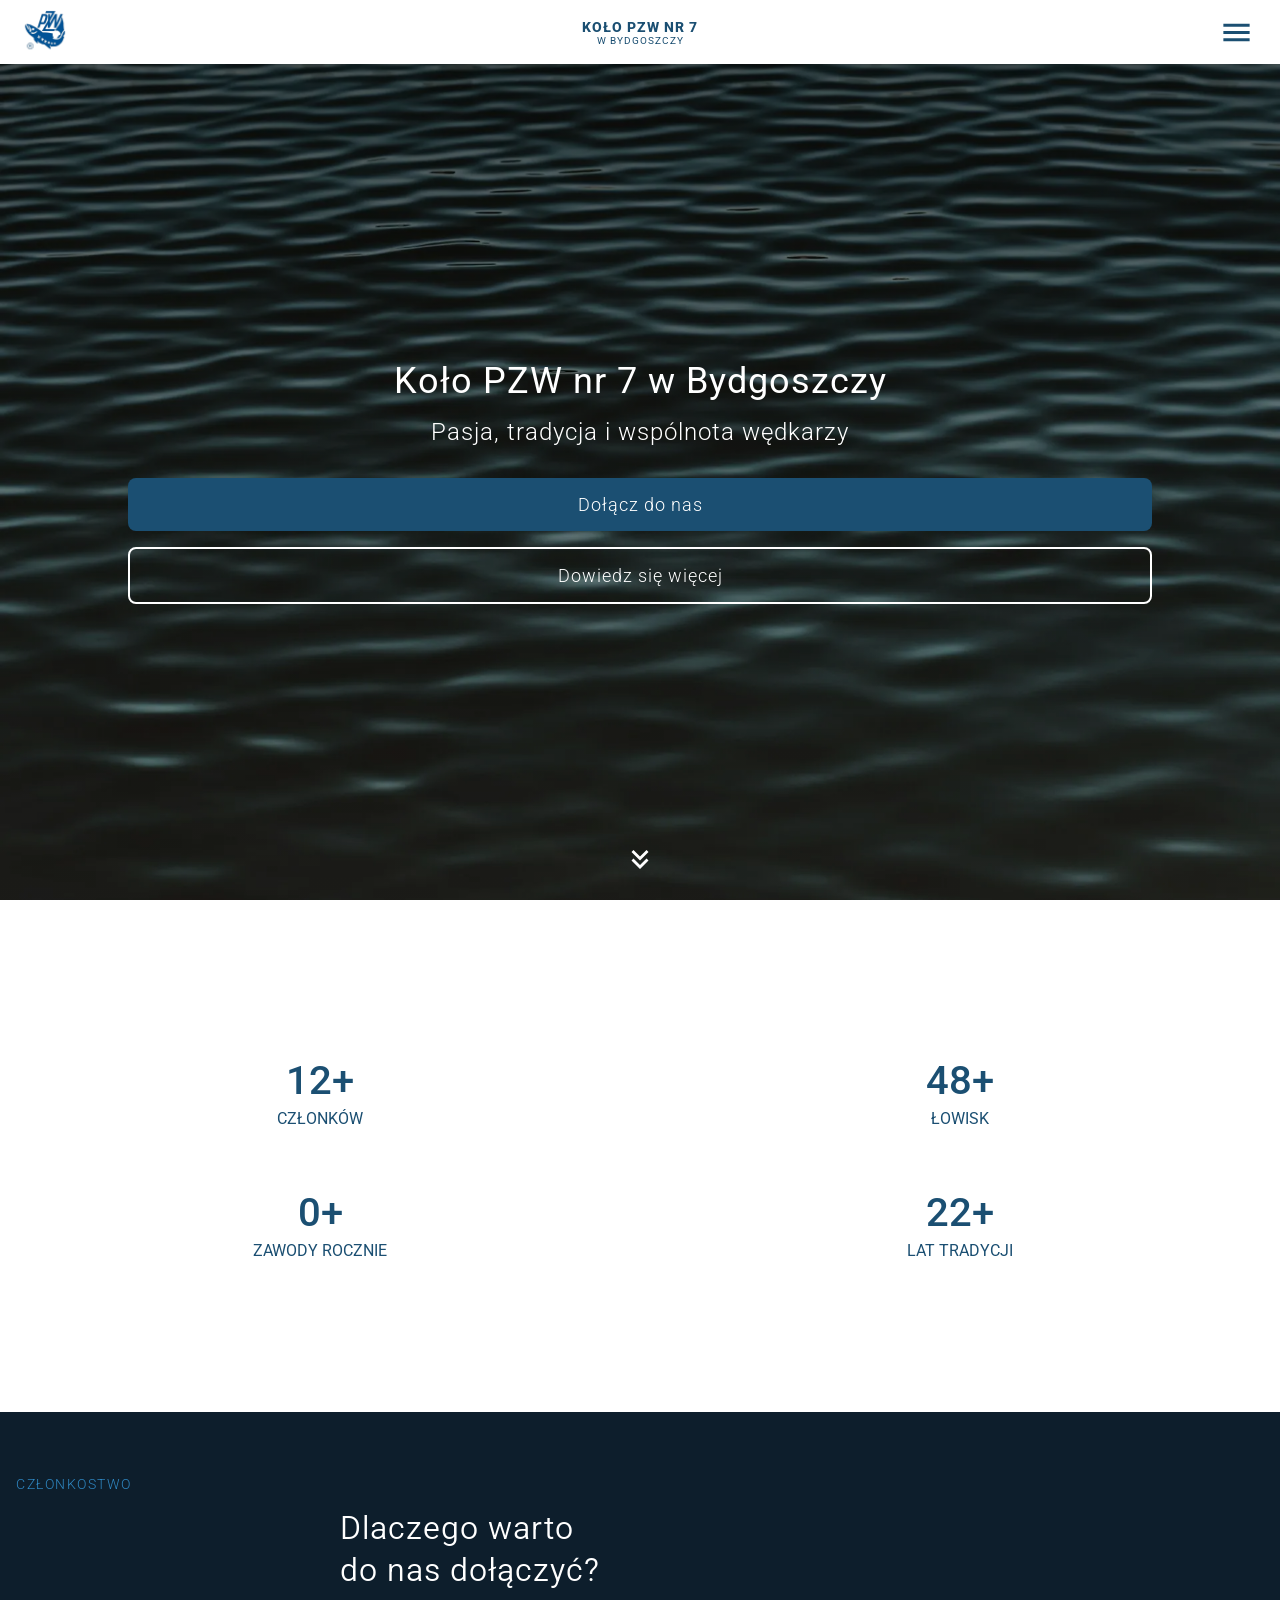
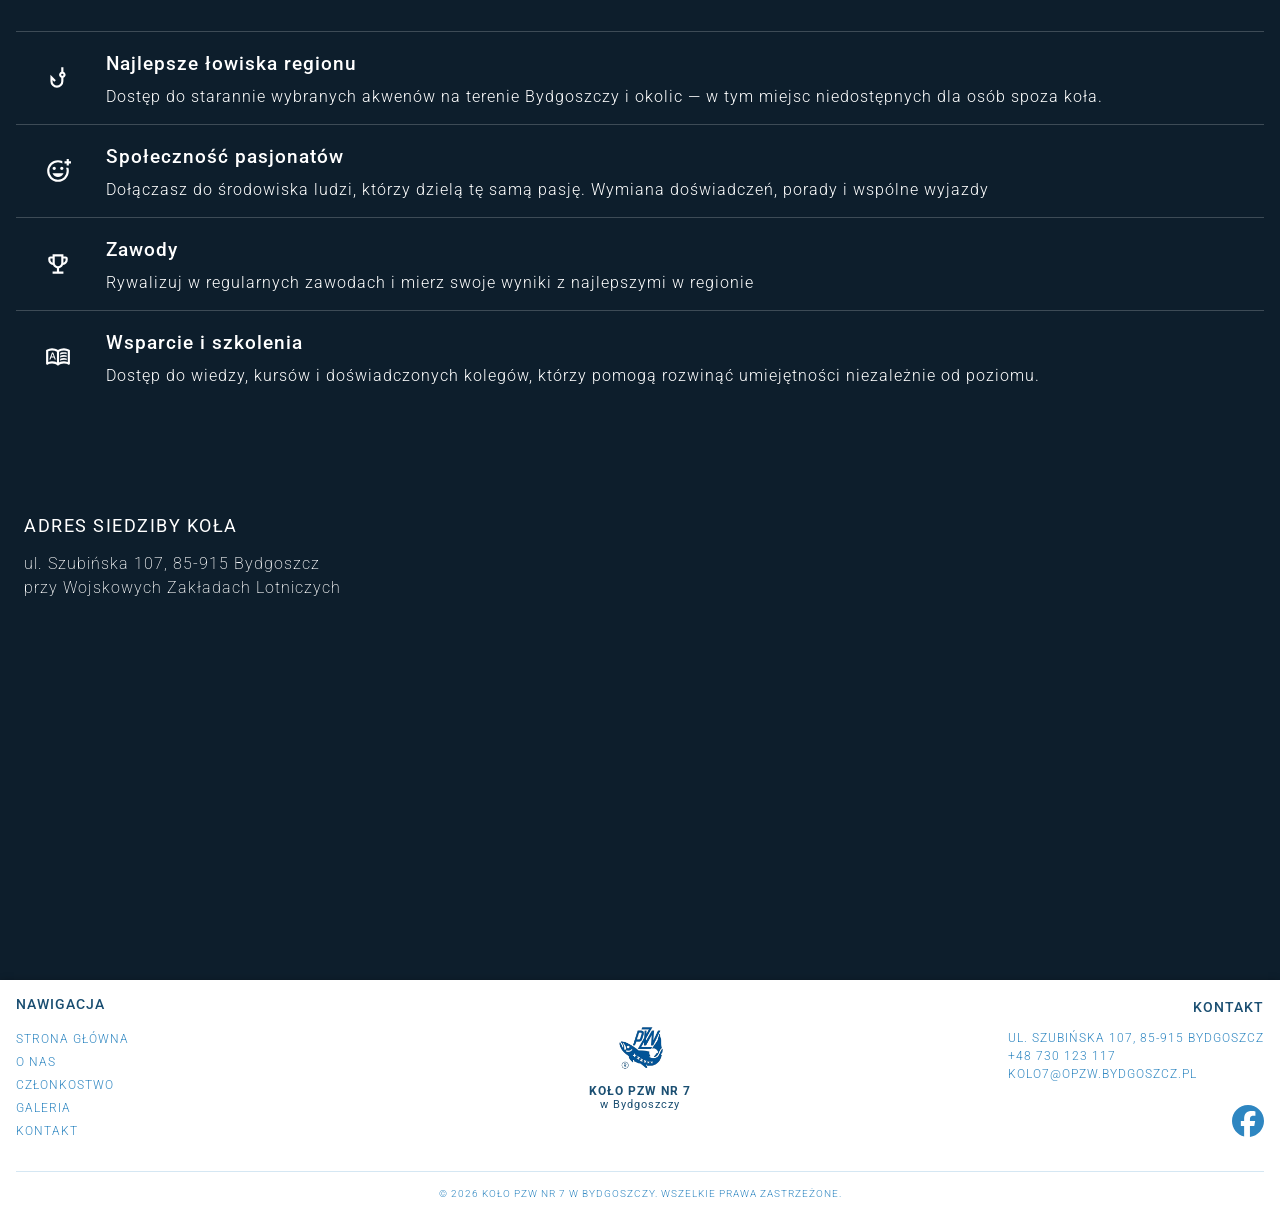
==== index.html @ cc5e92b0 "Add files via upload" ====
<!DOCTYPE html>
<html lang="pl">

<head>
    <meta charset="UTF-8">
    <meta name="viewport" content="width=device-width, initial-scale=1.0">
    <title>PZW nr7</title>
    <link rel="preconnect" href="https://fonts.googleapis.com">
    <link rel="preconnect" href="https://fonts.gstatic.com" crossorigin>
    <link
        href="https://fonts.googleapis.com/css2?family=Inter:ital,opsz,wght@0,14..32,100..900;1,14..32,100..900&family=Roboto:ital,wght@0,100..900;1,100..900&display=swap"
        rel="stylesheet">
    <link rel="stylesheet" href="./css/style.css">
</head>

<body>
    <header class="header">
        <div class="header__container">
            <a href="#" class="logo" aria-label="Strona główna">
                <img src="./img/logo.webp" alt="Logo Koła PZW nr 7" class="logo__img">
                <div class="logo__text">
                    <span class="logo__title">Koło PZW nr 7</span>
                    <span class="logo__subtitle">w Bydgoszczy</span>
                </div>
            </a>

            <button class="icon__menu">
                <svg class="burger__btn" xmlns="http://www.w3.org/2000/svg" height="30px" viewBox="0 -960 960 960"
                    width="30px" fill="#000000">
                    <path d="M120-240v-80h720v80H120Zm0-200v-80h720v80H120Zm0-200v-80h720v80H120Z" />
                </svg>
                <svg class="close__menu hidden" xmlns="http://www.w3.org/2000/svg" height="30px"
                    viewBox="0 -960 960 960" width="30px" fill="#000000">
                    <path
                        d="m256-200-56-56 224-224-224-224 56-56 224 224 224-224 56 56-224 224 224 224-56 56-224-224-224 224Z" />
                </svg>
            </button>

            <nav class="nav">
                <ul class="nav__list">
                    <li class="nav__item"><a href="./index.html" class="nav__link">Strona główna</a></li>
                    <li class="nav__item"><a href="./o-nas/index.html" class="nav__link">O nas</a></li>
                    <li class="nav__item"><a href="./czlonkostwo/index.html" class="nav__link">Członkostwo</a></li>
                    <li class="nav__item"><a href="./galeria/index.html" class="nav__link">Galeria</a></li>
                    <li class="nav__item"><a href="./kontakt/index.html" class="nav__link">Kontakt</a></li>
                </ul>
            </nav>
        </div>
    </header>

    <main>
        <section id="home" class="hero">



            <picture>
                <source media="(min-width: 1280px)" srcset="img/water__big.webp">
                <img src="img/water__small.webp" alt="Zdjęcie przedstawiające wodę jeziora" class="hero__bg">
            </picture>

            <div class="text__overlay">
                <h1>Koło PZW nr 7 w Bydgoszczy</h1>
                <p>Pasja, tradycja i wspólnota wędkarzy</p>
            </div>

            <div class="hero__actions">
                <a href="./kontakt/index.html" class="btn btn__primary">Dołącz do nas</a>
                <a href="./o-nas/index.html" class="btn btn__secondary">Dowiedz się więcej</a>
            </div>

            <div class="scroll__icon">
                <svg xmlns="http://www.w3.org/2000/svg" height="32px" viewBox="0 -960 960 960" width="32px"
                    fill="#e3e3e3">
                    <path
                        d="M480-200 240-440l56-56 184 183 184-183 56 56-240 240Zm0-240L240-680l56-56 184 183 184-183 56 56-240 240Z" />
                </svg>
            </div>



        </section>

        <section id="stats" class="stats">
            <div class="stats__container">
                <div class="stats__item">
                    <span class="stats__number" data-target="30">0</span>

                    <h2 class="stats__label">Członków</h2>
                </div>
                <div class="stats__item">
                    <span class="stats__number" data-target="120">0</span>

                    <h2 class="stats__label">Łowisk</h2>
                </div>
                <div class="stats__item">
                    <span class="stats__number" data-target="2">0</span>

                    <h2 class="stats__label">Zawody rocznie</h2>
                </div>
                <div class="stats__item">
                    <span class="stats__number" data-target="55">0</span>

                    <h2 class="stats__label">Lat tradycji</h2>
                </div>
            </div>
        </section>

        <section id="benefits" class="benefits">

            <div class="benefits__text">
                <h2>Członkostwo</h2>
                <p>Dlaczego warto</p>
                <p>do nas dołączyć?</p>

            </div>
            <div class="benefits__container">
                <div class="benefits__item">
                    <div class="benefit__icon">
                        <svg xmlns="http://www.w3.org/2000/svg" height="24px" viewBox="0 -960 960 960" width="24px"
                            fill="#e3e3e3">
                            <path
                                d="M270-190q-70-70-70-170v-240l200 200-56 57-64-64v47q0 66 47 113t113 47q66 0 113-47t47-113v-127q-36-14-58-44.5T520-600q0-38 22-68.5t58-44.5v-167h80v167q36 14 58 44.5t22 68.5q0 38-22 69t-58 44v127q0 100-70 170t-170 70q-100 0-170-70Zm398.5-381.5Q680-583 680-600t-11.5-28.5Q657-640 640-640t-28.5 11.5Q600-617 600-600t11.5 28.5Q623-560 640-560t28.5-11.5ZM640-600Z" />
                        </svg>
                    </div>
                    <div class="benefit__content">
                        <h3 class="benefits__title">Najlepsze łowiska regionu</h3>
                        <p class="benefits__description">Dostęp do starannie wybranych akwenów na terenie Bydgoszczy i
                            okolic — w tym miejsc niedostępnych dla osób spoza koła.</p>
                    </div>
                </div>
                <div class="benefits__item">
                    <div class="benefit__icon">
                        <svg xmlns="http://www.w3.org/2000/svg" height="24px" viewBox="0 -960 960 960" width="24px"
                            fill="#e3e3e3">
                            <path
                                d="M480-480Zm0 400q-83 0-156-31.5T197-197q-54-54-85.5-127T80-480q0-83 31.5-156T197-763q54-54 127-85.5T480-880q43 0 83 8.5t77 24.5v90q-35-20-75.5-31.5T480-800q-133 0-226.5 93.5T160-480q0 133 93.5 226.5T480-160q133 0 226.5-93.5T800-480q0-32-6.5-62T776-600h86q9 29 13.5 58.5T880-480q0 83-31.5 156T763-197q-54 54-127 85.5T480-80Zm320-600v-80h-80v-80h80v-80h80v80h80v80h-80v80h-80ZM620-520q25 0 42.5-17.5T680-580q0-25-17.5-42.5T620-640q-25 0-42.5 17.5T560-580q0 25 17.5 42.5T620-520Zm-280 0q25 0 42.5-17.5T400-580q0-25-17.5-42.5T340-640q-25 0-42.5 17.5T280-580q0 25 17.5 42.5T340-520Zm263.5 221.5Q659-337 684-400H276q25 63 80.5 101.5T480-260q68 0 123.5-38.5Z" />
                        </svg>
                    </div>
                    <div class="benefit__content">
                        <h3>Społeczność pasjonatów</h3>
                        <p>Dołączasz do środowiska ludzi, którzy dzielą tę samą pasję. Wymiana doświadczeń, porady i
                            wspólne wyjazdy</p>
                    </div>
                </div>
                <div class="benefits__item">
                    <div class="benefit__icon">
                        <svg xmlns="http://www.w3.org/2000/svg" height="24px" viewBox="0 -960 960 960" width="24px"
                            fill="#e3e3e3">
                            <path
                                d="M280-120v-80h160v-124q-49-11-87.5-41.5T296-442q-75-9-125.5-65.5T120-640v-40q0-33 23.5-56.5T200-760h80v-80h400v80h80q33 0 56.5 23.5T840-680v40q0 76-50.5 132.5T664-442q-18 46-56.5 76.5T520-324v124h160v80H280Zm0-408v-152h-80v40q0 38 22 68.5t58 43.5Zm285 93q35-35 35-85v-240H360v240q0 50 35 85t85 35q50 0 85-35Zm115-93q36-13 58-43.5t22-68.5v-40h-80v152Zm-200-52Z" />
                        </svg>
                    </div>
                    <div class="benefit__content">
                        <h3>Zawody</h3>
                        <p>Rywalizuj w regularnych zawodach i mierz swoje wyniki z najlepszymi w regionie</p>
                    </div>
                </div>
                <div class="benefits__item">
                    <div class="benefit__icon">
                        <svg xmlns="http://www.w3.org/2000/svg" height="24px" viewBox="0 -960 960 960" width="24px"
                            fill="#e3e3e3">
                            <path
                                d="M160-391h45l23-66h104l24 66h44l-97-258h-46l-97 258Zm81-103 38-107h2l38 107h-78Zm319-70v-68q33-14 67.5-21t72.5-7q26 0 51 4t49 10v64q-24-9-48.5-13.5T700-600q-38 0-73 9.5T560-564Zm0 220v-68q33-14 67.5-21t72.5-7q26 0 51 4t49 10v64q-24-9-48.5-13.5T700-380q-38 0-73 9t-67 27Zm0-110v-68q33-14 67.5-21t72.5-7q26 0 51 4t49 10v64q-24-9-48.5-13.5T700-490q-38 0-73 9.5T560-454ZM260-320q47 0 91.5 10.5T440-278v-394q-41-24-87-36t-93-12q-36 0-71.5 7T120-692v396q35-12 69.5-18t70.5-6Zm260 42q44-21 88.5-31.5T700-320q36 0 70.5 6t69.5 18v-396q-33-14-68.5-21t-71.5-7q-47 0-93 12t-87 36v394Zm-40 118q-48-38-104-59t-116-21q-42 0-82.5 11T100-198q-21 11-40.5-1T40-234v-482q0-11 5.5-21T62-752q46-24 96-36t102-12q58 0 113.5 15T480-740q51-30 106.5-45T700-800q52 0 102 12t96 36q11 5 16.5 15t5.5 21v482q0 23-19.5 35t-40.5 1q-37-20-77.5-31T700-240q-60 0-116 21t-104 59ZM280-499Z" />
                        </svg>
                    </div>
                    <div class="benefit__content">
                        <h3>Wsparcie i szkolenia</h3>
                        <p>Dostęp do wiedzy, kursów i doświadczonych kolegów, którzy pomogą rozwinąć umiejętności
                            niezależnie od poziomu.</p>
                    </div>
                </div>
            </div>
        </section>



        <section class="map__section">
            <div class="map__header">
                <h2 class="location__title">Adres siedziby Koła</h2>
                <p class="location__adres">ul. Szubińska 107, 85-915 Bydgoszcz</p>
                <p class="location__note">przy Wojskowych Zakładach Lotniczych</p>
            </div>

            <iframe
                src="https://www.google.com/maps/embed?pb=!1m18!1m12!1m3!1d2394.810738007516!2d17.95890547991493!3d53.11359055939278!2m3!1f0!2f0!3f0!3m2!1i1024!2i768!4f13.1!3m3!1m2!1s0x470312f8ed777c1f%3A0x11cbe7a063ad4a45!2sSzubi%C5%84ska%20107%2C%2085-915%20Bydgoszcz!5e0!3m2!1spl!2spl!4v1775148533920!5m2!1spl!2spl"
                width="100%" height="400" style="border:0;" allowfullscreen="" loading="lazy"
                referrerpolicy="no-referrer-when-downgrade"></iframe>
        </section>
    </main>

    <footer class="footer">
        <div class="footer__top">

            <a href="#" class="footer__logo">
                <img src="./img/logo.webp" alt="Logo Koła PZW nr 7" class="footer__logo-img">
                <div class="footer__logo-text">
                    <span class="footer__logo-title">Koło PZW nr 7</span>
                    <span class="footer__logo-subtitle">w Bydgoszczy</span>
                </div>
            </a>

            <nav class="footer__nav">
                <h3 class="footer__nav-title">Nawigacja</h3>
                <ul class="footer__nav-list">
                    <li><a href="./index.html" class="footer__nav-link">Strona główna</a></li>
                    <li><a href="./o-nas/index.html" class="footer__nav-link">O nas</a></li>
                    <li><a href="./czlonkostwo/index.html" class="footer__nav-link">Członkostwo</a></li>
                    <li><a href="./galeria/index.html" class="footer__nav-link">Galeria</a></li>
                    <li><a href="./kontakt/index.html" class="footer__nav-link">Kontakt</a></li>
                </ul>
            </nav>

            <div class="footer__contact">
                <h3 class="footer__contact-title">Kontakt</h3>
                <ul class="footer__contact-list">
                    <li class="footer__contact-item">ul. Szubińska 107, 85-915 Bydgoszcz</li>
                    <li class="footer__contact-item"><a href="tel:+48730123117" class="footer__contact-link">+48 730 123
                            117</a></li>
                    <li class="footer__contact-item"><a href="mailto:kolo7@opzw.bydgoszcz.pl"
                            class="footer__contact-link">kolo7@opzw.bydgoszcz.pl</a></li>
                </ul>
                <a href="#" class="footer__social">
                    <svg role="img" viewBox="0 0 24 24" xmlns="http://www.w3.org/2000/svg">
                        <title>Facebook</title>
                        <path
                            d="M9.101 23.691v-7.98H6.627v-3.667h2.474v-1.58c0-4.085 1.848-5.978 5.858-5.978.401 0 .955.042 1.468.103a8.68 8.68 0 0 1 1.141.195v3.325a8.623 8.623 0 0 0-.653-.036 26.805 26.805 0 0 0-.733-.009c-.707 0-1.259.096-1.675.309a1.686 1.686 0 0 0-.679.622c-.258.42-.374.995-.374 1.752v1.297h3.919l-.386 2.103-.287 1.564h-3.246v8.245C19.396 23.238 24 18.179 24 12.044c0-6.627-5.373-12-12-12s-12 5.373-12 12c0 5.628 3.874 10.35 9.101 11.647Z" />
                    </svg>

                </a>
            </div>

        </div>

        <div class="footer__bottom">
            <p class="footer__copy">&copy; 2026 Koło PZW nr 7 w Bydgoszczy. Wszelkie prawa zastrzeżone.</p>
        </div>
    </footer>


    <script src="./main.js"></script>
</body>

</html>
---- css/style.css ----
@charset "UTF-8";
.gallery {
  padding: 2rem 1rem;
}
.gallery__title {
  font-size: 1.3rem;
  text-align: center;
  text-transform: uppercase;
  letter-spacing: 1.5px;
}
.gallery__info {
  font-size: 1.2rem;
  margin: 1rem 0;
  text-align: center;
  color: black;
  letter-spacing: 1.5px;
  text-transform: uppercase;
  border-top: 2px solid #ccc;
  padding-top: 0.5rem;
  font-weight: 400;
}
.gallery__grid {
  display: grid;
  grid-template-columns: repeat(1, 1fr);
  gap: 0.5rem;
}
@media (min-width: 768px) {
  .gallery__grid {
    grid-template-columns: repeat(3, 1fr);
  }
}
@media (min-width: 1200px) {
  .gallery__grid {
    grid-template-columns: repeat(4, 1fr);
  }
}
.gallery__item {
  overflow: hidden;
  aspect-ratio: 1/1;
}
.gallery__img {
  width: 100%;
  height: 100%;
  -o-object-fit: cover;
     object-fit: cover;
  display: block;
  border-radius: 15px;
}

.about {
  padding: 1rem;
  background-color: #0d1e2c;
  color: #FFFFFF;
}
.about__container {
  display: flex;
  flex-direction: column;
  gap: 1rem;
}
.about__us {
  font-size: 1.2rem;
  line-height: 1.5;
  text-align: center;
  margin: 2rem 0;
}
.about__title {
  font-size: 2rem;
  font-weight: bold;
  margin-bottom: 1rem;
  text-transform: uppercase;
  font-weight: 350;
}
.about__text {
  font-size: 1.2rem;
  font-weight: 300;
}
.about__history {
  padding: 5%;
  background-color: rgba(255, 255, 255, 0.1);
  border-radius: 15px;
  border: 1px solid rgba(255, 255, 255, 0.3);
}
.about__history-title {
  font-size: 1.5rem;
  font-weight: 400;
  margin: 0.5rem 0 1rem;
  letter-spacing: 0.5px;
}
.about__history-text {
  font-size: 1rem;
  line-height: 1.6;
  font-weight: 300;
  letter-spacing: 0.5px;
}

.values {
  padding: 2rem;
  background-color: #0d1e2c;
  color: #FFFFFF;
}
.values__title {
  font-size: 1.5rem;
  font-weight: 350;
  margin-bottom: 1rem;
  text-align: center;
}
.values__container {
  display: grid;
  grid-template-columns: repeat(auto-fit, minmax(250px, 1fr));
  gap: 1rem;
}
.values__item {
  background-color: rgba(255, 255, 255, 0.1);
  border-radius: 15px;
  border: 1px solid rgba(255, 255, 255, 0.3);
  padding: 1rem;
  text-align: center;
}
.values__icon {
  display: flex;
  align-items: center;
  justify-content: center;
  width: 48px;
  height: 48px;
  border-radius: 50%;
  background-color: #1B4F72;
  color: #FFFFFF;
  font-size: 24px;
  margin: 0 auto 1rem auto;
}
.values__icon svg {
  width: 24px;
  height: 24px;
  fill: #FFFFFF;
}
.values__content {
  font-size: 1rem;
  line-height: 1.5;
  font-weight: 300;
}
.values__benefit-title {
  font-size: 1.2rem;
  font-weight: 350;
  margin-bottom: 0.5rem;
}
.values__benefit-text {
  font-size: 0.9rem;
  line-height: 1.5;
  font-weight: 300;
}

.membership {
  padding: 1rem;
  background-color: #0d1e2c;
  color: #FFFFFF;
}
.membership__text {
  line-height: 1.5;
  text-align: center;
  margin: 2rem 0;
}
.membership__title {
  font-size: 3rem;
  font-weight: bold;
  margin-bottom: 1rem;
  font-weight: 400;
  color: #2E86C1;
}
.membership__description {
  font-size: 1.2rem;
  font-weight: 300;
  color: rgba(255, 255, 255, 0.7);
  margin-bottom: 2rem;
}
.membership__benefits {
  padding: 1rem;
  background-color: rgba(27, 79, 114, 0.2);
  border-radius: 15px;
  border: 1px solid rgba(255, 255, 255, 0.3);
  margin-bottom: 2rem;
}
.membership__benefits-title {
  font-size: 2rem;
  font-weight: 400;
  margin: 2rem 0 1rem;
  text-align: center;
}
.membership__benefits-list {
  list-style: none;
  padding: 0;
  display: flex;
  flex-direction: column;
  gap: 1rem;
  max-width: 600px;
  margin: 0 auto;
}
.membership__benefits-item {
  display: flex;
  align-items: flex-start;
  gap: 0.75rem;
  line-height: 1.5;
}
.membership__benefits-item svg {
  width: 20px;
  height: 20px;
  flex-shrink: 0;
  color: #FFFFFF;
}
.membership__type {
  padding: 1rem;
}
.membership__type-title {
  font-size: 2rem;
  font-weight: 500;
  margin: 2rem 0 2rem;
  text-align: center;
}
.membership__type-item {
  background-color: rgba(27, 79, 114, 0.2);
  border-radius: 15px;
  border: 1px solid rgba(255, 255, 255, 0.3);
  padding: 1rem;
  margin-bottom: 1rem;
  text-align: center;
}
.membership__type-info {
  font-size: 1.5rem;
  font-weight: 400;
  margin-bottom: 0.5rem;
  color: #FFFFFF;
}
.membership__type-age {
  margin-bottom: 1rem;
  font-size: 1rem;
  color: rgba(255, 255, 255, 0.6);
}
.membership__type-benefits {
  list-style: none;
  display: flex;
  flex-direction: column;
  gap: 1rem;
}
.membership__type-benefit-item {
  font-size: 1rem;
  text-align: left;
  display: flex;
  align-items: flex-start;
  gap: 0.5rem;
  font-weight: 300;
}
.membership__type-benefit-item::before {
  content: "✓";
  display: flex;
  align-items: center;
  justify-content: center;
  min-width: 20px;
  height: 20px;
  border-radius: 50%;
  background-color: #1B4F72;
  font-size: 11px;
  font-weight: 700;
  flex-shrink: 0;
  color: #FFFFFF;
}
.membership__documents {
  padding: 1rem;
}
.membership__documents-title {
  font-size: 1.9rem;
  font-weight: 400;
  margin: 2rem 0 2rem;
  text-align: center;
  border-bottom: 3px solid rgba(255, 255, 255, 0.5);
  padding-bottom: 0.5rem;
}
.membership__documents-subtitle {
  font-size: 1.2rem;
  font-weight: 300;
  margin-bottom: 1rem;
  display: flex;
  align-items: center;
  gap: 0.75rem;
}
.membership__documents-subtitle svg {
  width: 44px;
  height: 44px;
  flex-shrink: 0;
  color: #85C1E9;
}
.membership__documents-list {
  list-style: none;
  display: flex;
  flex-direction: column;
  gap: 0.5rem;
}
.membership__documents-item {
  list-style: none;
  display: flex;
  align-items: flex-start;
  gap: 0.8rem;
  line-height: 1.5;
  margin-left: 55px;
  font-weight: 300;
}
.membership__documents-item::before {
  content: "●";
  color: #85C1E9;
  font-size: 1.2rem;
  flex-shrink: 0;
  line-height: 1.4;
}
.membership__registration {
  padding: 1rem;
}
.membership__registration-title {
  font-size: 1.9rem;
  font-weight: 400;
  margin: 2rem 0 2rem;
  text-align: center;
  padding-bottom: 0.5rem;
  border-bottom: 3px solid rgba(255, 255, 255, 0.5);
}
.membership__registration-container {
  display: flex;
  flex-direction: column;
  gap: 2rem;
}
.membership__registration-item {
  display: flex;
  flex-direction: column;
  text-align: center;
  gap: 1rem;
}
.membership__registration-icon {
  display: flex;
  align-items: center;
  justify-content: center;
  width: 80px;
  height: 80px;
  border-radius: 50%;
  background-color: #0d1e2c;
  font-size: 1rem;
  font-weight: 700;
  color: #FFFFFF;
  margin: 0 auto 1rem auto;
  border: 2px solid #2e86c1;
}
.membership__registration-position {
  font-size: 2rem;
  font-weight: 300;
  color: #85C1E9;
}
.membership__registration-content {
  display: flex;
  flex-direction: column;
  gap: 1rem;
}
.membership__registration-subtitle {
  font-size: 1.5rem;
}
.membership__registration-description {
  color: rgba(255, 255, 255, 0.7);
  line-height: 1.3;
}

.cta {
  padding: 1rem 1.5rem 5rem;
  background-color: #0d1e2c;
  color: #FFFFFF;
}
.cta__container {
  display: flex;
  flex-direction: column;
  align-items: center;
  text-align: center;
  gap: 1rem;
  background: linear-gradient(135deg, #1B4F72, #2E86C1);
  padding: 3rem;
  border-radius: 15px;
}
.cta__container svg {
  width: 4rem;
  height: 4rem;
  flex-shrink: 0;
  color: #FFFFFF;
}
.cta__title {
  font-size: 2rem;
}
.cta__description {
  font-size: 1.5rem;
  line-height: 1.5;
}
.cta__buttons {
  display: flex;
  flex-direction: column;
  gap: 0.75rem;
  width: 100%;
}
.cta__button {
  display: flex;
  align-items: center;
  justify-content: center;
  gap: 0.75rem;
  background-color: rgba(255, 255, 255, 0.15);
  border: 1px solid rgba(255, 255, 255, 0.3);
  border-radius: 20px;
  padding: 0.75rem 1.5rem;
  text-decoration: none;
  color: #FFFFFF;
  font-size: 1rem;
}
.cta__button svg {
  width: 1.25rem;
  height: 1.25rem;
  flex-shrink: 0;
  color: #FFFFFF;
}

.contact {
  padding: 1.5rem;
  background-color: #FFFFFF;
  color: #1B4F72;
}
.contact__container {
  display: flex;
  flex-direction: column;
  gap: 2rem;
}
.contact__header {
  display: flex;
  flex-direction: column;
  text-align: center;
  padding: 1rem;
}
.contact__title {
  font-size: 2.5rem;
  font-weight: 500;
  margin: 2rem 0 1rem;
  text-transform: uppercase;
  color: #1B4F72;
}
.contact__description {
  font-size: 1.3rem;
  line-height: 1.5;
  color: #1B4F72;
  font-weight: 400;
}
.contact__info {
  display: flex;
  flex-direction: column;
  gap: 2.5rem;
}
.contact__info-title {
  font-size: 2rem;
  margin-bottom: 1rem;
}
.contact__info-item {
  display: flex;
  flex-direction: row;
  gap: 1rem;
}
.contact__info-icon {
  display: flex;
  align-items: center;
  justify-content: center;
  width: 3rem;
  height: 3rem;
  border-radius: 25%;
  background-color: rgba(27, 79, 114, 0.6);
  flex-shrink: 0;
}
.contact__info-icon svg {
  width: 1.6rem;
  height: 1.6rem;
  color: #FFFFFF;
}
.contact__info-content {
  display: flex;
  flex-direction: column;
  gap: 0.5rem;
}
.contact__info-label {
  font-size: 1.4rem;
  font-weight: 400;
}
.contact__info-name {
  font-weight: 400;
}
.contact__info-phone {
  color: rgba(27, 79, 114, 0.8);
  font-size: 1rem;
  margin-bottom: 0.5rem;
  text-decoration: none;
}
.contact__info-text {
  color: #1B4F72;
}
.contact__social {
  margin-top: 2rem;
  display: flex;
  flex-direction: column;
  align-items: center;
  text-align: center;
  border: 1px solid rgba(13, 30, 44, 0.3);
  padding: 1rem;
  border-radius: 1rem;
  background-color: rgba(27, 79, 114, 0.1);
}
.contact__social-title {
  font-size: 1.2rem;
  font-weight: 400;
  margin-bottom: 1rem;
}
.contact__social-facebook {
  display: inline-flex;
  align-items: center;
  gap: 0.75rem;
  padding: 0.75rem 1.5rem;
  background-color: rgba(27, 79, 114, 0.9);
  border: 1px solid rgba(13, 30, 44, 0.3);
  border-radius: 10px;
  text-decoration: none;
  color: #FFFFFF;
  font-size: 0.95rem;
}
.contact__social-facebook svg {
  width: 20px;
  height: 20px;
  fill: #FFFFFF;
}
.contact__map {
  margin: 3rem 0;
}

* {
  box-sizing: border-box;
  margin: 0;
  padding: 0;
}

html {
  scroll-behavior: smooth;
}

body {
  font-family: "Roboto", sans-serif;
  background-color: #FFFFFF;
  color: #2E86C1;
}

section {
  scroll-margin-top: 80px;
}

.hidden {
  display: none !important;
}

header {
  position: sticky;
  top: 0;
  left: 0;
  width: 100%;
  z-index: 1000;
}
header .header__container {
  display: flex;
  align-items: center;
  justify-content: space-between;
  background-color: rgba(255, 255, 255, 0.95);
  box-shadow: 0 2px 8px rgba(0, 0, 0, 0.1);
  padding: 20px;
  height: 64px;
}
header .header__container .logo {
  display: flex;
  flex-direction: row;
  gap: 10px;
  align-items: center;
  text-decoration: none;
  text-align: center;
}
header .header__container .logo img {
  height: 48px;
  width: auto;
  display: block;
}
header .header__container .logo .logo__text {
  position: absolute;
  left: 50%;
  top: 50%;
  transform: translate(-50%, -50%);
  color: #1B4F72;
  font-weight: 800;
  letter-spacing: 1px;
  font-size: 14px;
  text-transform: uppercase;
}
header .header__container .logo .logo__text .logo__subtitle {
  font-size: 10px;
  font-weight: 400;
  letter-spacing: 1px;
  display: block;
}
header .header__container .icon__menu {
  display: flex;
  position: relative;
  align-items: center;
  justify-content: center;
  padding: 0;
  background-color: transparent;
  border: none;
  width: 48px;
  height: 48px;
  z-index: 1002;
  cursor: pointer;
}
header .header__container .icon__menu .burger__btn {
  height: 35px;
  width: 35px;
  fill: #1B4F72;
}
header .header__container .icon__menu .close__menu {
  height: 35px;
  width: 35px;
  fill: #1B4F72;
}
header .header__container nav {
  position: fixed;
  display: flex;
  top: 0;
  right: 0;
  height: 100vh;
  z-index: 1001;
  background: transparent;
  background-color: rgba(255, 255, 255, 0.6);
  backdrop-filter: blur(10px);
  -webkit-backdrop-filter: blur(10px);
  width: 100%;
  align-items: center;
  justify-content: center;
  transform: translateY(-120%);
  transition: transform 0.4s ease-in-out;
}
header .header__container nav.active {
  transform: translateY(0);
}
header .header__container nav ul {
  display: flex;
  flex-direction: column;
  gap: 50px;
  height: 100%;
  align-items: center;
  justify-content: center;
}
header .header__container nav ul li {
  list-style: none;
  font-size: 30px;
  font-weight: 700;
}
header .header__container nav ul li a {
  text-decoration: none;
  color: #1B4F72;
  text-transform: uppercase;
  letter-spacing: 4px;
}

main .hero {
  position: relative;
  width: 100%;
  height: calc(100vh - 64px);
  overflow: hidden;
  display: flex;
  flex-direction: column;
  align-items: center;
  justify-content: center;
  gap: 2rem;
  padding-bottom: 2rem;
}
main .hero img {
  position: absolute;
  inset: 0;
  width: 100%;
  height: 100%;
  -o-object-fit: cover;
     object-fit: cover;
  -o-object-position: center;
     object-position: center;
}
main .hero::after {
  content: "";
  position: absolute;
  inset: 0;
  background: linear-gradient(to bottom, rgba(0, 0, 0, 0.6) 0%, rgba(0, 0, 0, 0.2) 100%);
}
main .hero .text__overlay {
  color: #FFFFFF;
  text-align: center;
  z-index: 1;
  max-width: 800px;
  padding: 0 1rem;
}
main .hero .text__overlay h1 {
  font-size: 36px;
  font-weight: 400;
  margin-bottom: 1rem;
  letter-spacing: 1px;
}
main .hero .text__overlay p {
  font-size: 24px;
  font-weight: 300;
  letter-spacing: 1px;
  display: block;
}
main .hero .hero__actions {
  display: flex;
  flex-direction: column;
  z-index: 1;
  gap: 1rem;
  width: 80%;
  align-items: center;
}
main .hero .hero__actions a {
  text-decoration: none;
  font-size: 18px;
  font-weight: 300;
  letter-spacing: 1px;
  display: block;
}
main .hero .hero__actions .btn {
  width: 100%;
  text-align: center;
  padding: 1rem;
  border-radius: 8px;
}
main .hero .hero__actions .btn.btn__primary {
  background: #1B4F72;
  color: white;
  border: none;
}
main .hero .hero__actions .btn.btn__secondary {
  background-color: transparent;
  color: #FFFFFF;
  border: 2px solid #FFFFFF;
}
@keyframes bounce {
  0%, 100% {
    transform: translateX(-50%) translateY(0);
  }
  50% {
    transform: translateX(-50%) translateY(10px);
  }
}
main .hero .scroll__icon {
  position: absolute;
  bottom: 20px;
  left: 50%;
  transform: translateX(-50%);
  z-index: 1;
  animation: bounce 2s infinite;
}
main .hero .scroll__icon svg {
  fill: white;
  width: 34px;
  height: 34px;
}
main .stats .stats__container {
  display: grid;
  grid-template-columns: 1fr 1fr;
  gap: 3.5rem 1rem;
  padding: 1.5rem 0.5rem;
  align-items: start;
  background: #FFFFFF;
  margin: 10% auto;
}
main .stats .stats__container .stats__item {
  display: flex;
  flex-direction: column;
  align-items: center;
  text-align: center;
  background: #FFFFFF;
}
main .stats .stats__container .stats__item .stats__number {
  font-size: 2.5rem;
  font-weight: 500;
  color: #1B4F72;
  padding: 5px;
}
main .stats .stats__container .stats__item .stats__label {
  font-size: 16px;
  font-weight: 400;
  color: #1B4F72;
  text-transform: uppercase;
}
main .benefits {
  padding: 4rem 1rem;
  background: #0d1e2c;
}
main .benefits .benefits__text {
  text-align: start;
  margin-bottom: 2.5rem;
}
main .benefits .benefits__text h2 {
  font-size: 14px;
  letter-spacing: 1.5px;
  text-transform: uppercase;
  font-weight: 300;
  color: #2E86C1;
  margin-bottom: 1rem;
}
main .benefits .benefits__text p {
  font-size: 2rem;
  font-weight: 350;
  color: #FFFFFF;
  letter-spacing: 1px;
  display: block;
  max-width: 600px;
  margin: 0 auto;
  line-height: 1.3;
}
main .benefits .benefits__container {
  display: grid;
  grid-template-columns: 1fr;
}
main .benefits .benefits__container .benefits__item {
  display: flex;
  flex-direction: row;
  align-items: center;
  text-align: left;
  gap: 1rem;
  padding: 10px;
  border-top: 1px solid rgba(255, 255, 255, 0.2);
}
main .benefits .benefits__container .benefits__item .benefit__icon {
  display: flex;
  align-items: center;
  justify-content: center;
  width: 64px;
  height: 64px;
  flex-shrink: 0;
}
main .benefits .benefits__container .benefits__item .benefit__icon svg {
  width: 26px;
  height: 26px;
  fill: #FFFFFF;
}
main .benefits .benefits__container .benefits__item .benefit__content {
  flex: 1;
}
main .benefits .benefits__container .benefits__item h3 {
  font-size: 1.2rem;
  font-weight: 500;
  color: #FFFFFF;
  letter-spacing: 1px;
  margin: 10px 0 5px;
}
main .benefits .benefits__container .benefits__item p {
  font-size: 1rem;
  font-weight: 300;
  color: #FFFFFF;
  letter-spacing: 1px;
  display: block;
  line-height: 1.5;
  margin: 10px 0 5px;
}
main .map__section {
  display: flex;
  padding: 3rem 1.5rem;
  background: #0d1e2c;
  display: flex;
  align-items: center;
  justify-content: center;
  flex-direction: column;
  gap: 2rem;
}
main .map__section .map__header {
  text-align: left;
  width: 100%;
}
main .map__section .map__header h2 {
  font-size: 18px;
  letter-spacing: 1.5px;
  text-transform: uppercase;
  font-weight: 400;
  color: #FFFFFF;
  margin-bottom: 1rem;
}
main .map__section .map__header p {
  font-size: 1rem;
  font-weight: 200;
  color: #FFFFFF;
  letter-spacing: 1px;
  display: block;
  line-height: 1.5;
}
main .map__section iframe {
  border: none;
  border-radius: 8px;
  height: 300px;
  display: block;
}

.footer {
  padding: 1rem;
  background: #FFFFFF;
  box-shadow: 0 2px 8px rgba(0, 0, 0, 0.4);
}
.footer__top {
  display: flex;
  flex-direction: column;
  gap: 2rem;
  margin-bottom: 2rem;
}
@media (min-width: 768px) {
  .footer__top {
    flex-direction: row;
    align-items: center;
    justify-content: space-between;
  }
}
.footer__logo {
  display: flex;
  flex-direction: column;
  align-items: center;
  text-align: center;
  text-decoration: none;
  gap: 8px;
}
@media (min-width: 768px) {
  .footer__logo {
    order: 2;
  }
}
.footer__logo-img {
  height: 52px;
  width: 52px;
}
.footer__logo-text {
  display: flex;
  flex-direction: column;
}
.footer__logo-title {
  font-size: 12px;
  font-weight: 700;
  color: #1B4F72;
  text-transform: uppercase;
  letter-spacing: 1px;
}
.footer__logo-subtitle {
  font-size: 11px;
  font-weight: 400;
  color: #1B4F72;
  letter-spacing: 1px;
}
.footer__nav {
  display: flex;
  flex-direction: column;
  gap: 1rem;
}
@media (min-width: 768px) {
  .footer__nav {
    order: 1;
    flex: 1;
  }
}
.footer__contact {
  display: flex;
  flex-direction: column;
  gap: 1rem;
}
@media (min-width: 768px) {
  .footer__contact {
    order: 3;
    flex: 1;
    align-items: flex-end;
  }
}
.footer__nav-title, .footer__contact-title {
  font-size: 14px;
  font-weight: 500;
  color: #1B4F72;
  letter-spacing: 1px;
  text-transform: uppercase;
}
.footer__nav-list, .footer__contact-list {
  list-style: none;
  padding: 0;
  margin: 0;
  display: flex;
  flex-direction: column;
  gap: 0.25rem;
}
.footer__nav-link, .footer__contact-link {
  text-decoration: none;
  font-size: 12px;
  font-weight: 300;
  letter-spacing: 1px;
  text-transform: uppercase;
  color: #2E86C1;
}
.footer__contact-item {
  font-size: 12px;
  font-weight: 300;
  color: #2E86C1;
  letter-spacing: 1px;
  text-transform: uppercase;
}
.footer__social {
  display: flex;
  align-items: center;
  gap: 8px;
  margin-top: 0.5rem;
  text-decoration: none;
  font-size: 12px;
  font-weight: 300;
  color: #2E86C1;
  letter-spacing: 1px;
  text-transform: uppercase;
}
.footer__social svg {
  width: 2rem;
  height: 2rem;
  fill: #2E86C1;
}
.footer__bottom {
  border-top: 1px solid rgba(46, 134, 193, 0.2);
  padding-top: 1rem;
  margin-top: 2rem;
}
.footer__copy {
  font-size: 10px;
  font-weight: 300;
  color: #2E86C1;
  letter-spacing: 1px;
  text-align: center;
  text-transform: uppercase;
}/*# sourceMappingURL=style.css.map */
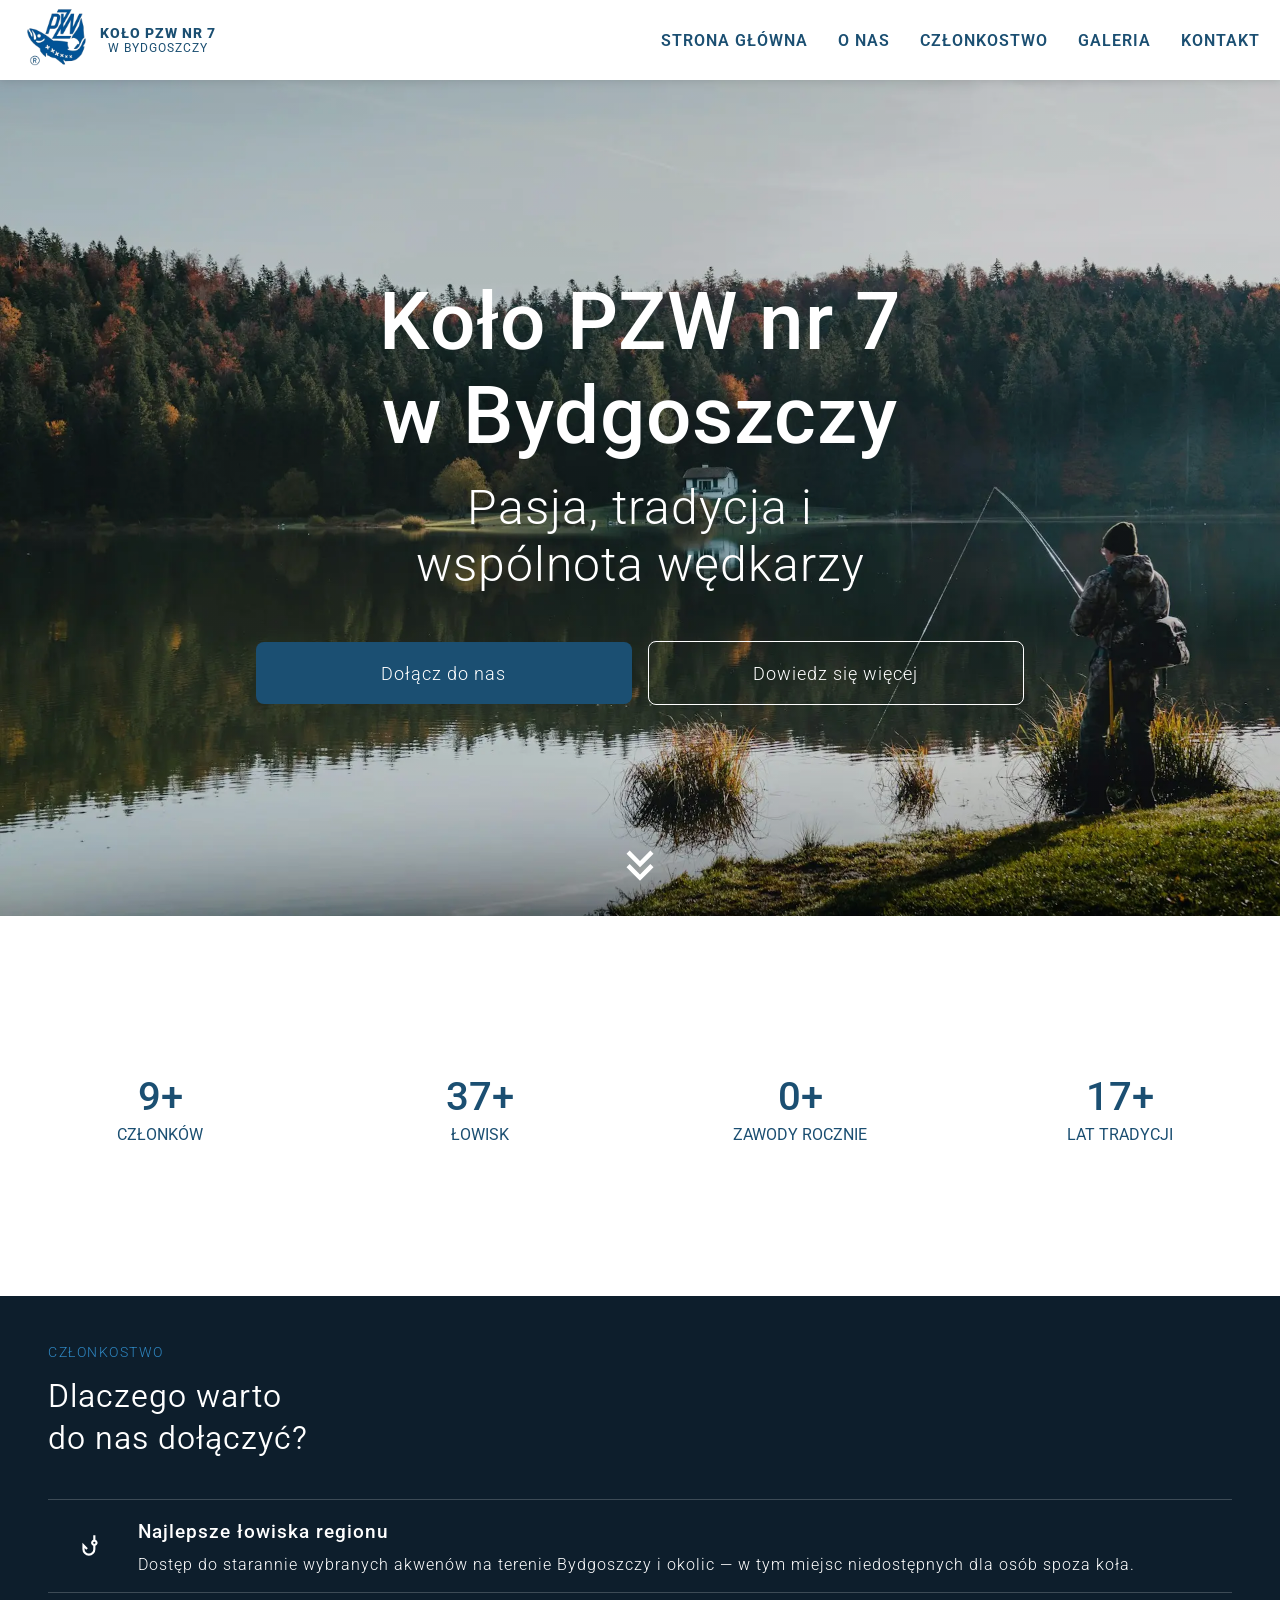
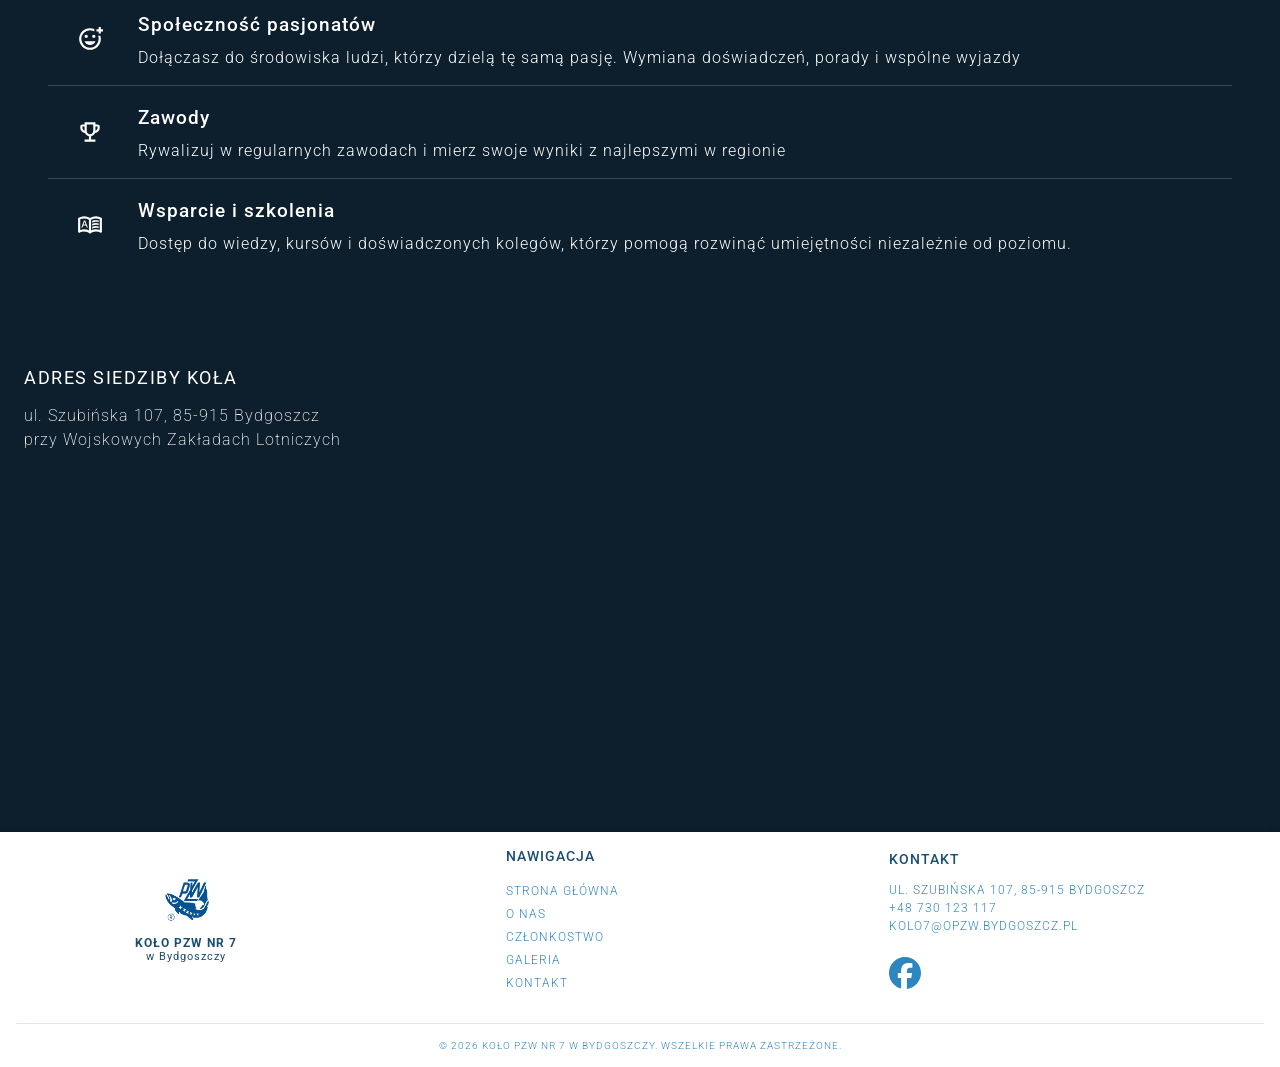
==== commit 346fa2a6: "Add files via upload" ====
--- a/index.html
+++ b/index.html
@@ -53,10 +53,10 @@
 
 
 
-            <picture>
-                <source media="(min-width: 1280px)" srcset="img/water__big.webp">
-                <img src="img/water__small.webp" alt="Zdjęcie przedstawiające wodę jeziora" class="hero__bg">
-            </picture>
+
+
+            <img src="img/Nowe-hero-big.webp" alt="Zdjęcie przedstawiające wodę jeziora" class="hero__bg">
+
 
             <div class="text__overlay">
                 <h1>Koło PZW nr 7 w Bydgoszczy</h1>
--- a/css/style.css
+++ b/css/style.css
@@ -563,15 +563,28 @@
   left: 0;
   width: 100%;
   z-index: 1000;
-}
-header .header__container {
-  display: flex;
-  align-items: center;
-  justify-content: space-between;
   background-color: rgba(255, 255, 255, 0.95);
   box-shadow: 0 2px 8px rgba(0, 0, 0, 0.1);
-  padding: 20px;
+}
+header .header__container {
+  display: flex;
+  align-items: center;
+  justify-content: space-between;
+  margin: 0 auto;
+  padding: 0 20px;
   height: 64px;
+  max-width: 1440px;
+  width: 100%;
+}
+@media (min-width: 768px) {
+  header .header__container {
+    height: 72px;
+  }
+}
+@media (min-width: 1280px) {
+  header .header__container {
+    height: 80px;
+  }
 }
 header .header__container .logo {
   display: flex;
@@ -585,6 +598,16 @@
   height: 48px;
   width: auto;
   display: block;
+}
+@media (min-width: 768px) {
+  header .header__container .logo img {
+    height: 54px;
+  }
+}
+@media (min-width: 1280px) {
+  header .header__container .logo img {
+    height: 70px;
+  }
 }
 header .header__container .logo .logo__text {
   position: absolute;
@@ -597,11 +620,34 @@
   font-size: 14px;
   text-transform: uppercase;
 }
+@media (min-width: 768px) {
+  header .header__container .logo .logo__text {
+    font-size: 20px;
+  }
+}
+@media (min-width: 1280px) {
+  header .header__container .logo .logo__text {
+    position: static;
+    transform: none;
+    font-size: 20px;
+    font-size: 14px;
+  }
+}
 header .header__container .logo .logo__text .logo__subtitle {
   font-size: 10px;
   font-weight: 400;
   letter-spacing: 1px;
   display: block;
+}
+@media (min-width: 768px) {
+  header .header__container .logo .logo__text .logo__subtitle {
+    font-size: 14px;
+  }
+}
+@media (min-width: 1280px) {
+  header .header__container .logo .logo__text .logo__subtitle {
+    font-size: 12px;
+  }
 }
 header .header__container .icon__menu {
   display: flex;
@@ -616,15 +662,38 @@
   z-index: 1002;
   cursor: pointer;
 }
+@media (min-width: 768px) {
+  header .header__container .icon__menu {
+    width: 58px;
+    height: 58px;
+  }
+}
+@media (min-width: 1280px) {
+  header .header__container .icon__menu {
+    display: none;
+  }
+}
 header .header__container .icon__menu .burger__btn {
   height: 35px;
   width: 35px;
   fill: #1B4F72;
 }
+@media (min-width: 768px) {
+  header .header__container .icon__menu .burger__btn {
+    height: 45px;
+    width: 45px;
+  }
+}
 header .header__container .icon__menu .close__menu {
   height: 35px;
   width: 35px;
   fill: #1B4F72;
+}
+@media (min-width: 768px) {
+  header .header__container .icon__menu .close__menu {
+    height: 58px;
+    width: 58px;
+  }
 }
 header .header__container nav {
   position: fixed;
@@ -643,6 +712,17 @@
   transform: translateY(-120%);
   transition: transform 0.4s ease-in-out;
 }
+@media (min-width: 1280px) {
+  header .header__container nav {
+    position: static;
+    height: auto;
+    width: auto;
+    transform: none;
+    background-color: transparent;
+    backdrop-filter: none;
+    transition: none;
+  }
+}
 header .header__container nav.active {
   transform: translateY(0);
 }
@@ -654,16 +734,64 @@
   align-items: center;
   justify-content: center;
 }
+@media (min-width: 768px) {
+  header .header__container nav ul {
+    gap: 100px;
+  }
+}
+@media (min-width: 1280px) {
+  header .header__container nav ul {
+    flex-direction: row;
+    gap: 30px;
+    height: auto;
+  }
+}
 header .header__container nav ul li {
   list-style: none;
-  font-size: 30px;
-  font-weight: 700;
 }
 header .header__container nav ul li a {
   text-decoration: none;
   color: #1B4F72;
   text-transform: uppercase;
+  font-size: 30px;
+  font-weight: 700;
   letter-spacing: 4px;
+}
+@media (min-width: 768px) {
+  header .header__container nav ul li a {
+    font-size: 60px;
+    font-weight: 500;
+  }
+}
+@media (min-width: 1280px) {
+  header .header__container nav ul li a {
+    font-size: 16px;
+    font-weight: 600;
+    letter-spacing: 1px;
+    position: relative;
+    text-decoration: none;
+    color: #1B4F72;
+    display: inline-block;
+  }
+  header .header__container nav ul li a::after {
+    content: "";
+    position: absolute;
+    width: 100%;
+    height: 2px;
+    bottom: -2px;
+    left: 0;
+    background-color: black;
+    transform: scaleX(0);
+    transform-origin: bottom right;
+    transition: transform 0.3s ease-out;
+  }
+  header .header__container nav ul li a:hover {
+    color: black;
+  }
+  header .header__container nav ul li a:hover::after {
+    transform: scaleX(1);
+    transform-origin: bottom left;
+  }
 }
 
 main .hero {
@@ -685,14 +813,16 @@
   height: 100%;
   -o-object-fit: cover;
      object-fit: cover;
-  -o-object-position: center;
-     object-position: center;
+  -o-object-position: right;
+     object-position: right;
+  image-rendering: -webkit-optimize-contrast; /* Dla lepszej ostrości w Chrome/Safari */
+  image-rendering: crisp-edges;
 }
 main .hero::after {
   content: "";
   position: absolute;
   inset: 0;
-  background: linear-gradient(to bottom, rgba(0, 0, 0, 0.6) 0%, rgba(0, 0, 0, 0.2) 100%);
+  background: linear-gradient(to bottom, rgba(0, 0, 0, 0.2) 0%, rgba(0, 0, 0, 0.1) 100%);
 }
 main .hero .text__overlay {
   color: #FFFFFF;
@@ -701,25 +831,48 @@
   max-width: 800px;
   padding: 0 1rem;
 }
+@media (min-width: 768px) {
+  main .hero .text__overlay {
+    padding: 1rem;
+    max-width: 600px;
+  }
+}
 main .hero .text__overlay h1 {
   font-size: 36px;
   font-weight: 400;
   margin-bottom: 1rem;
   letter-spacing: 1px;
 }
+@media (min-width: 768px) {
+  main .hero .text__overlay h1 {
+    font-size: 5rem;
+    font-weight: 500;
+  }
+}
 main .hero .text__overlay p {
   font-size: 24px;
   font-weight: 300;
   letter-spacing: 1px;
   display: block;
 }
+@media (min-width: 768px) {
+  main .hero .text__overlay p {
+    font-size: 3rem;
+  }
+}
 main .hero .hero__actions {
   display: flex;
   flex-direction: column;
   z-index: 1;
   gap: 1rem;
-  width: 80%;
-  align-items: center;
+  width: 100%;
+  align-items: center;
+}
+@media (min-width: 768px) {
+  main .hero .hero__actions {
+    flex-direction: row;
+    width: 60%;
+  }
 }
 main .hero .hero__actions a {
   text-decoration: none;
@@ -729,10 +882,15 @@
   display: block;
 }
 main .hero .hero__actions .btn {
-  width: 100%;
+  width: 80%;
   text-align: center;
   padding: 1rem;
   border-radius: 8px;
+}
+@media (min-width: 768px) {
+  main .hero .hero__actions .btn {
+    padding: 1.3rem;
+  }
 }
 main .hero .hero__actions .btn.btn__primary {
   background: #1B4F72;
@@ -742,7 +900,7 @@
 main .hero .hero__actions .btn.btn__secondary {
   background-color: transparent;
   color: #FFFFFF;
-  border: 2px solid #FFFFFF;
+  border: 1px solid #FFFFFF;
 }
 @keyframes bounce {
   0%, 100% {
@@ -761,9 +919,15 @@
   animation: bounce 2s infinite;
 }
 main .hero .scroll__icon svg {
-  fill: white;
+  fill: #FFFFFF;
   width: 34px;
   height: 34px;
+}
+@media (min-width: 768px) {
+  main .hero .scroll__icon svg {
+    width: 54px;
+    height: 54px;
+  }
 }
 main .stats .stats__container {
   display: grid;
@@ -774,6 +938,12 @@
   background: #FFFFFF;
   margin: 10% auto;
 }
+@media (min-width: 768px) {
+  main .stats .stats__container {
+    grid-template-columns: repeat(4, 1fr) !important;
+    gap: 1rem;
+  }
+}
 main .stats .stats__container .stats__item {
   display: flex;
   flex-direction: column;
@@ -797,6 +967,11 @@
   padding: 4rem 1rem;
   background: #0d1e2c;
 }
+@media (min-width: 768px) {
+  main .benefits {
+    padding: 3rem;
+  }
+}
 main .benefits .benefits__text {
   text-align: start;
   margin-bottom: 2.5rem;
@@ -818,6 +993,11 @@
   max-width: 600px;
   margin: 0 auto;
   line-height: 1.3;
+}
+@media (min-width: 768px) {
+  main .benefits .benefits__text p {
+    margin: 0;
+  }
 }
 main .benefits .benefits__container {
   display: grid;
@@ -916,7 +1096,7 @@
   .footer__top {
     flex-direction: row;
     align-items: center;
-    justify-content: space-between;
+    justify-content: space-around;
   }
 }
 .footer__logo {
@@ -926,11 +1106,6 @@
   text-align: center;
   text-decoration: none;
   gap: 8px;
-}
-@media (min-width: 768px) {
-  .footer__logo {
-    order: 2;
-  }
 }
 .footer__logo-img {
   height: 52px;
@@ -958,23 +1133,10 @@
   flex-direction: column;
   gap: 1rem;
 }
-@media (min-width: 768px) {
-  .footer__nav {
-    order: 1;
-    flex: 1;
-  }
-}
 .footer__contact {
   display: flex;
   flex-direction: column;
   gap: 1rem;
-}
-@media (min-width: 768px) {
-  .footer__contact {
-    order: 3;
-    flex: 1;
-    align-items: flex-end;
-  }
 }
 .footer__nav-title, .footer__contact-title {
   font-size: 14px;
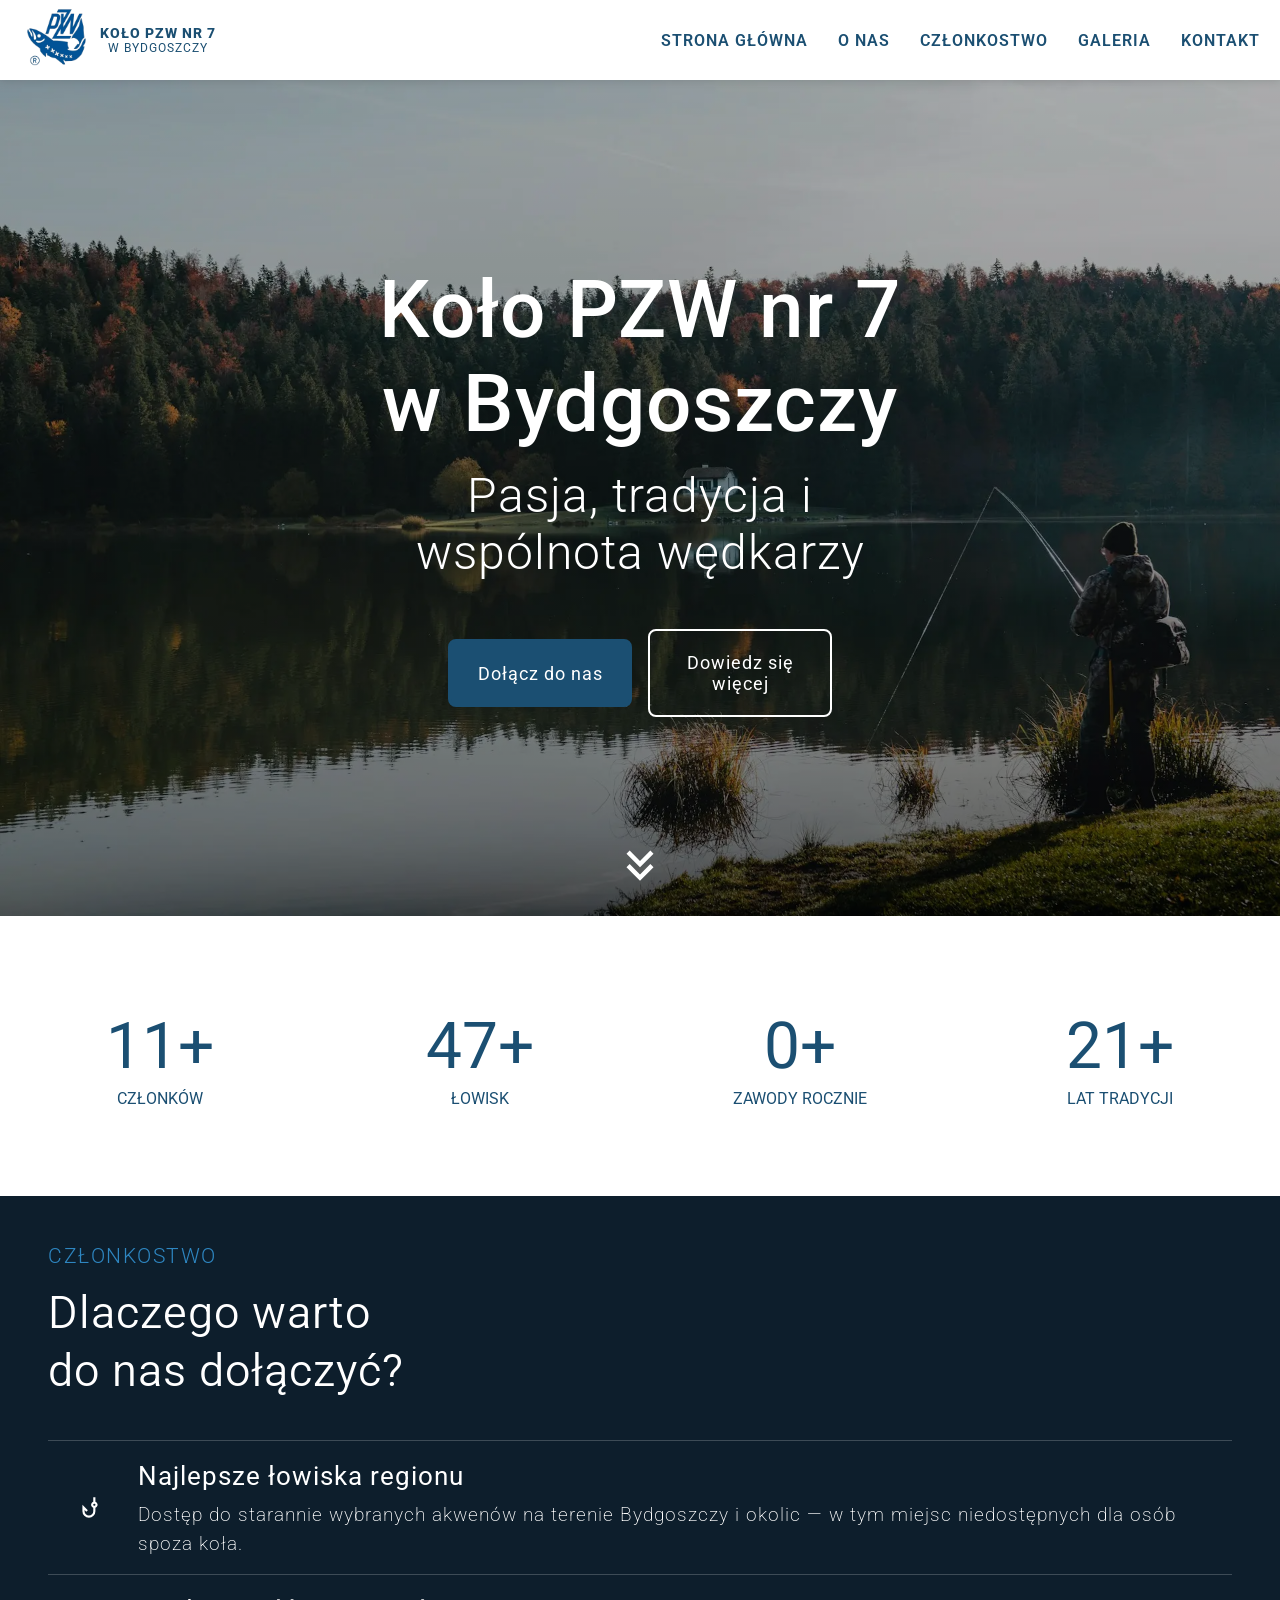
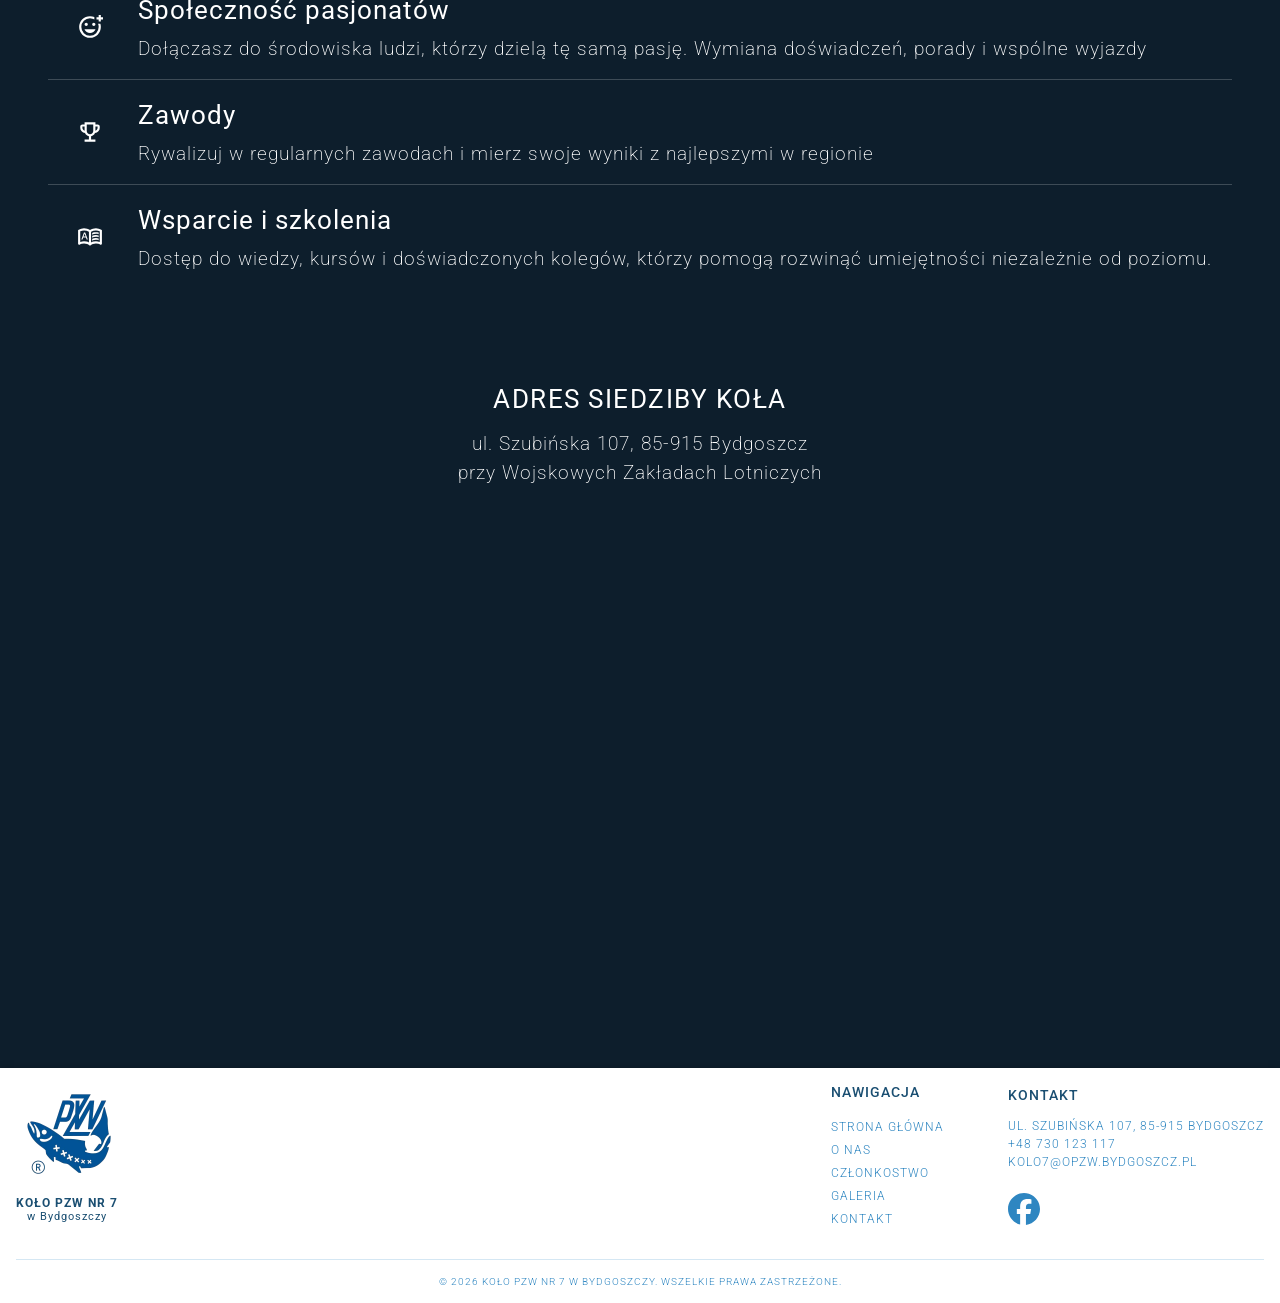
==== commit b27e36ad: "Add files via upload" ====
--- a/index.html
+++ b/index.html
@@ -64,7 +64,7 @@
             </div>
 
             <div class="hero__actions">
-                <a href="./kontakt/index.html" class="btn btn__primary">Dołącz do nas</a>
+                <a href="./czlonkostwo/index.html" class="btn btn__primary">Dołącz do nas</a>
                 <a href="./o-nas/index.html" class="btn btn__secondary">Dowiedz się więcej</a>
             </div>
 
--- a/css/style.css
+++ b/css/style.css
@@ -1,6 +1,18 @@
 @charset "UTF-8";
 .gallery {
   padding: 2rem 1rem;
+}
+@media (min-width: 768px) {
+  .gallery {
+    max-width: 750px;
+    margin: 0 auto;
+  }
+}
+@media (min-width: 1280px) {
+  .gallery {
+    max-width: 1400px;
+    margin: 0 auto;
+  }
 }
 .gallery__title {
   font-size: 1.3rem;
@@ -19,17 +31,23 @@
   padding-top: 0.5rem;
   font-weight: 400;
 }
+@media (min-width: 768px) {
+  .gallery__info {
+    margin: 2.5rem 0;
+    font-size: 1.6rem;
+  }
+}
 .gallery__grid {
   display: grid;
   grid-template-columns: repeat(1, 1fr);
-  gap: 0.5rem;
+  gap: 1rem;
 }
 @media (min-width: 768px) {
   .gallery__grid {
-    grid-template-columns: repeat(3, 1fr);
-  }
-}
-@media (min-width: 1200px) {
+    grid-template-columns: repeat(2, 1fr);
+  }
+}
+@media (min-width: 1280px) {
   .gallery__grid {
     grid-template-columns: repeat(4, 1fr);
   }
@@ -52,13 +70,17 @@
   background-color: #0d1e2c;
   color: #FFFFFF;
 }
+@media (min-width: 768px) {
+  .about {
+    padding: 5rem;
+  }
+}
 .about__container {
   display: flex;
   flex-direction: column;
   gap: 1rem;
 }
 .about__us {
-  font-size: 1.2rem;
   line-height: 1.5;
   text-align: center;
   margin: 2rem 0;
@@ -70,15 +92,41 @@
   text-transform: uppercase;
   font-weight: 350;
 }
+@media (min-width: 1280px) {
+  .about__title {
+    font-size: 3rem;
+  }
+}
 .about__text {
   font-size: 1.2rem;
   font-weight: 300;
 }
+@media (min-width: 1280px) {
+  .about__text {
+    font-size: 1.5rem;
+  }
+}
+.about__picture {
+  display: flex;
+  justify-content: center;
+}
+.about__img {
+  border-radius: 10px;
+  width: 100%;
+  display: flex;
+}
+@media (min-width: 768px) {
+  .about__img {
+    width: 50%;
+  }
+}
+@media (min-width: 1280px) {
+  .about__img {
+    width: 30%;
+  }
+}
 .about__history {
   padding: 5%;
-  background-color: rgba(255, 255, 255, 0.1);
-  border-radius: 15px;
-  border: 1px solid rgba(255, 255, 255, 0.3);
 }
 .about__history-title {
   font-size: 1.5rem;
@@ -86,33 +134,78 @@
   margin: 0.5rem 0 1rem;
   letter-spacing: 0.5px;
 }
+@media (min-width: 1280px) {
+  .about__history-title {
+    font-size: 3rem;
+  }
+}
 .about__history-text {
   font-size: 1rem;
   line-height: 1.6;
   font-weight: 300;
   letter-spacing: 0.5px;
 }
+@media (min-width: 1280px) {
+  .about__history-text {
+    font-size: 2rem;
+  }
+}
+.about__picture-second {
+  position: relative;
+  display: block;
+  border-radius: 10px;
+  overflow: hidden;
+}
+.about__picture-second::after {
+  content: "";
+  position: absolute;
+  inset: 0;
+  background: rgba(13, 30, 44, 0.4);
+  border-radius: 10px;
+}
+.about__picture-second {
+  display: flex;
+  justify-content: center;
+}
+.about__img-second {
+  border-radius: 10px;
+  width: 100%;
+}
+@media (min-width: 1280px) {
+  .about__img-second {
+    width: 50%;
+  }
+}
 
 .values {
   padding: 2rem;
   background-color: #0d1e2c;
   color: #FFFFFF;
 }
+@media (min-width: 1280px) {
+  .values {
+    padding: 5rem 0 10rem;
+  }
+}
 .values__title {
   font-size: 1.5rem;
   font-weight: 350;
   margin-bottom: 1rem;
   text-align: center;
 }
+@media (min-width: 1280px) {
+  .values__title {
+    font-size: 3rem;
+    margin-bottom: 4rem;
+  }
+}
 .values__container {
   display: grid;
   grid-template-columns: repeat(auto-fit, minmax(250px, 1fr));
   gap: 1rem;
 }
 .values__item {
-  background-color: rgba(255, 255, 255, 0.1);
   border-radius: 15px;
-  border: 1px solid rgba(255, 255, 255, 0.3);
   padding: 1rem;
   text-align: center;
 }
@@ -128,11 +221,23 @@
   font-size: 24px;
   margin: 0 auto 1rem auto;
 }
+@media (min-width: 1280px) {
+  .values__icon {
+    width: 64px;
+    height: 64px;
+  }
+}
 .values__icon svg {
   width: 24px;
   height: 24px;
   fill: #FFFFFF;
 }
+@media (min-width: 1280px) {
+  .values__icon svg {
+    width: 34px;
+    height: 34px;
+  }
+}
 .values__content {
   font-size: 1rem;
   line-height: 1.5;
@@ -143,16 +248,40 @@
   font-weight: 350;
   margin-bottom: 0.5rem;
 }
+@media (min-width: 1280px) {
+  .values__benefit-title {
+    font-size: 2rem;
+  }
+}
 .values__benefit-text {
   font-size: 0.9rem;
   line-height: 1.5;
   font-weight: 300;
 }
+@media (min-width: 1280px) {
+  .values__benefit-text {
+    font-size: 1.5rem;
+  }
+}
 
 .membership {
   padding: 1rem;
   background-color: #0d1e2c;
   color: #FFFFFF;
+}
+.membership__container {
+  padding: 1rem;
+}
+@media (min-width: 768px) {
+  .membership__container {
+    max-width: 700px;
+    margin: 0 auto;
+  }
+}
+@media (min-width: 1280px) {
+  .membership__container {
+    max-width: 1400px;
+  }
 }
 .membership__text {
   line-height: 1.5;
@@ -166,104 +295,38 @@
   font-weight: 400;
   color: #2E86C1;
 }
+@media (min-width: 1280px) {
+  .membership__title {
+    font-size: 4rem;
+  }
+}
 .membership__description {
   font-size: 1.2rem;
   font-weight: 300;
   color: rgba(255, 255, 255, 0.7);
   margin-bottom: 2rem;
 }
-.membership__benefits {
-  padding: 1rem;
-  background-color: rgba(27, 79, 114, 0.2);
-  border-radius: 15px;
-  border: 1px solid rgba(255, 255, 255, 0.3);
-  margin-bottom: 2rem;
-}
-.membership__benefits-title {
-  font-size: 2rem;
-  font-weight: 400;
-  margin: 2rem 0 1rem;
-  text-align: center;
-}
-.membership__benefits-list {
-  list-style: none;
-  padding: 0;
-  display: flex;
-  flex-direction: column;
-  gap: 1rem;
-  max-width: 600px;
-  margin: 0 auto;
-}
-.membership__benefits-item {
-  display: flex;
-  align-items: flex-start;
-  gap: 0.75rem;
-  line-height: 1.5;
-}
-.membership__benefits-item svg {
-  width: 20px;
-  height: 20px;
-  flex-shrink: 0;
-  color: #FFFFFF;
-}
-.membership__type {
-  padding: 1rem;
-}
-.membership__type-title {
-  font-size: 2rem;
-  font-weight: 500;
-  margin: 2rem 0 2rem;
-  text-align: center;
-}
-.membership__type-item {
-  background-color: rgba(27, 79, 114, 0.2);
-  border-radius: 15px;
-  border: 1px solid rgba(255, 255, 255, 0.3);
-  padding: 1rem;
-  margin-bottom: 1rem;
-  text-align: center;
-}
-.membership__type-info {
-  font-size: 1.5rem;
-  font-weight: 400;
-  margin-bottom: 0.5rem;
-  color: #FFFFFF;
-}
-.membership__type-age {
-  margin-bottom: 1rem;
-  font-size: 1rem;
-  color: rgba(255, 255, 255, 0.6);
-}
-.membership__type-benefits {
-  list-style: none;
-  display: flex;
-  flex-direction: column;
-  gap: 1rem;
-}
-.membership__type-benefit-item {
-  font-size: 1rem;
-  text-align: left;
-  display: flex;
-  align-items: flex-start;
-  gap: 0.5rem;
-  font-weight: 300;
-}
-.membership__type-benefit-item::before {
-  content: "✓";
-  display: flex;
-  align-items: center;
-  justify-content: center;
-  min-width: 20px;
-  height: 20px;
-  border-radius: 50%;
-  background-color: #1B4F72;
-  font-size: 11px;
-  font-weight: 700;
-  flex-shrink: 0;
-  color: #FFFFFF;
+@media (min-width: 768px) {
+  .membership__description {
+    font-size: 1.6rem;
+  }
+}
+@media (min-width: 1280px) {
+  .membership__description {
+    font-size: 2rem;
+  }
 }
 .membership__documents {
   padding: 1rem;
+}
+@media (min-width: 1280px) {
+  .membership__documents {
+    margin: 5rem auto;
+  }
+}
+.membership__documents-container {
+  max-width: 1000px;
+  margin: 0 auto;
 }
 .membership__documents-title {
   font-size: 1.9rem;
@@ -272,6 +335,12 @@
   text-align: center;
   border-bottom: 3px solid rgba(255, 255, 255, 0.5);
   padding-bottom: 0.5rem;
+}
+@media (min-width: 1280px) {
+  .membership__documents-title {
+    font-size: 2.5rem;
+    margin: 2rem 0 5rem;
+  }
 }
 .membership__documents-subtitle {
   font-size: 1.2rem;
@@ -286,6 +355,16 @@
   height: 44px;
   flex-shrink: 0;
   color: #85C1E9;
+}
+@media (min-width: 768px) {
+  .membership__documents-subtitle {
+    font-size: 1.5rem;
+  }
+}
+@media (min-width: 1280px) {
+  .membership__documents-subtitle {
+    font-size: 2.1rem;
+  }
 }
 .membership__documents-list {
   list-style: none;
@@ -309,6 +388,16 @@
   flex-shrink: 0;
   line-height: 1.4;
 }
+@media (min-width: 768px) {
+  .membership__documents-item {
+    font-size: 1.2rem;
+  }
+}
+@media (min-width: 1280px) {
+  .membership__documents-item {
+    font-size: 2rem;
+  }
+}
 .membership__registration {
   padding: 1rem;
 }
@@ -320,6 +409,11 @@
   padding-bottom: 0.5rem;
   border-bottom: 3px solid rgba(255, 255, 255, 0.5);
 }
+@media (min-width: 1280px) {
+  .membership__registration-title {
+    font-size: 3rem;
+  }
+}
 .membership__registration-container {
   display: flex;
   flex-direction: column;
@@ -330,6 +424,18 @@
   flex-direction: column;
   text-align: center;
   gap: 1rem;
+}
+@media (min-width: 768px) {
+  .membership__registration-item {
+    font-size: 1.1rem;
+  }
+}
+@media (min-width: 1280px) {
+  .membership__registration-item {
+    font-size: 2rem;
+    max-width: 800px;
+    margin: 0 auto;
+  }
 }
 .membership__registration-icon {
   display: flex;
@@ -358,6 +464,11 @@
 .membership__registration-subtitle {
   font-size: 1.5rem;
 }
+@media (min-width: 1280px) {
+  .membership__registration-subtitle {
+    font-size: 2rem;
+  }
+}
 .membership__registration-description {
   color: rgba(255, 255, 255, 0.7);
   line-height: 1.3;
@@ -368,6 +479,16 @@
   background-color: #0d1e2c;
   color: #FFFFFF;
 }
+@media (min-width: 768px) {
+  .cta {
+    padding: 2rem 5rem 2rem;
+  }
+}
+@media (min-width: 1280px) {
+  .cta {
+    padding: 2rem 35rem 2rem;
+  }
+}
 .cta__container {
   display: flex;
   flex-direction: column;
@@ -396,6 +517,12 @@
   flex-direction: column;
   gap: 0.75rem;
   width: 100%;
+}
+@media (min-width: 768px) {
+  .cta__buttons {
+    flex-direction: row;
+    justify-content: center;
+  }
 }
 .cta__button {
   display: flex;
@@ -416,6 +543,11 @@
   flex-shrink: 0;
   color: #FFFFFF;
 }
+@media (min-width: 1280px) {
+  .cta__button {
+    font-size: 1.5rem;
+  }
+}
 
 .contact {
   padding: 1.5rem;
@@ -426,6 +558,17 @@
   display: flex;
   flex-direction: column;
   gap: 2rem;
+}
+@media (min-width: 768px) {
+  .contact__container {
+    max-width: 700px;
+    margin: 0 auto;
+  }
+}
+@media (min-width: 768px) {
+  .contact__container {
+    max-width: 1400px;
+  }
 }
 .contact__header {
   display: flex;
@@ -446,10 +589,34 @@
   color: #1B4F72;
   font-weight: 400;
 }
+@media (min-width: 768px) {
+  .contact__description {
+    font-size: 2rem;
+    max-width: 500px;
+    margin: 0 auto;
+  }
+}
 .contact__info {
   display: flex;
   flex-direction: column;
   gap: 2.5rem;
+}
+@media (min-width: 768px) {
+  .contact__info {
+    display: grid;
+    grid-template-columns: repeat(2, 1fr);
+    max-width: 700px;
+    margin: 0 auto;
+  }
+  .contact__info h2:first-child {
+    grid-column: 1/-1;
+  }
+}
+@media (min-width: 1280px) {
+  .contact__info {
+    gap: 3rem;
+    max-width: 1400px;
+  }
 }
 .contact__info-title {
   font-size: 2rem;
@@ -475,6 +642,24 @@
   height: 1.6rem;
   color: #FFFFFF;
 }
+@media (min-width: 768px) {
+  .contact__info-icon svg {
+    width: 2rem;
+    height: 2rem;
+  }
+}
+@media (min-width: 768px) {
+  .contact__info-icon {
+    width: 4rem;
+    height: 4rem;
+  }
+}
+@media (min-width: 1280px) {
+  .contact__info-icon {
+    width: 5rem;
+    height: 5rem;
+  }
+}
 .contact__info-content {
   display: flex;
   flex-direction: column;
@@ -484,8 +669,23 @@
   font-size: 1.4rem;
   font-weight: 400;
 }
+@media (min-width: 768px) {
+  .contact__info-label {
+    font-size: 2rem;
+  }
+}
 .contact__info-name {
   font-weight: 400;
+}
+@media (min-width: 768px) {
+  .contact__info-name {
+    font-size: 1.1rem;
+  }
+}
+@media (min-width: 1280px) {
+  .contact__info-name {
+    font-size: 1.5rem;
+  }
 }
 .contact__info-phone {
   color: rgba(27, 79, 114, 0.8);
@@ -493,8 +693,28 @@
   margin-bottom: 0.5rem;
   text-decoration: none;
 }
+@media (min-width: 768px) {
+  .contact__info-phone {
+    font-size: 1.4rem;
+  }
+}
+@media (min-width: 1280px) {
+  .contact__info-phone {
+    font-size: 1.8rem;
+  }
+}
 .contact__info-text {
   color: #1B4F72;
+}
+@media (min-width: 768px) {
+  .contact__info-text {
+    font-size: 1.2rem;
+  }
+}
+@media (min-width: 1280px) {
+  .contact__info-text {
+    font-size: 1.8rem;
+  }
 }
 .contact__social {
   margin-top: 2rem;
@@ -507,30 +727,15 @@
   border-radius: 1rem;
   background-color: rgba(27, 79, 114, 0.1);
 }
-.contact__social-title {
-  font-size: 1.2rem;
-  font-weight: 400;
-  margin-bottom: 1rem;
-}
-.contact__social-facebook {
-  display: inline-flex;
-  align-items: center;
-  gap: 0.75rem;
-  padding: 0.75rem 1.5rem;
-  background-color: rgba(27, 79, 114, 0.9);
-  border: 1px solid rgba(13, 30, 44, 0.3);
-  border-radius: 10px;
-  text-decoration: none;
-  color: #FFFFFF;
-  font-size: 0.95rem;
-}
-.contact__social-facebook svg {
-  width: 20px;
-  height: 20px;
-  fill: #FFFFFF;
-}
 .contact__map {
-  margin: 3rem 0;
+  max-width: 600px;
+  margin: 3rem auto;
+}
+@media (min-width: 1280px) {
+  .contact__map {
+    max-width: 800px;
+    margin: 5rem auto;
+  }
 }
 
 * {
@@ -822,7 +1027,7 @@
   content: "";
   position: absolute;
   inset: 0;
-  background: linear-gradient(to bottom, rgba(0, 0, 0, 0.2) 0%, rgba(0, 0, 0, 0.1) 100%);
+  background: linear-gradient(to bottom, rgba(0, 0, 0, 0.3) 0%, rgba(0, 0, 0, 0.5) 100%);
 }
 main .hero .text__overlay {
   color: #FFFFFF;
@@ -872,6 +1077,12 @@
   main .hero .hero__actions {
     flex-direction: row;
     width: 60%;
+  }
+}
+@media (min-width: 1280px) {
+  main .hero .hero__actions {
+    flex-direction: row;
+    width: 30%;
   }
 }
 main .hero .hero__actions a {
@@ -895,12 +1106,27 @@
 main .hero .hero__actions .btn.btn__primary {
   background: #1B4F72;
   color: white;
-  border: none;
+  border: 3px solid #1B4F72;
+  transition: background 0.3s ease;
+  font-weight: 400;
+}
+@media (min-width: 1280px) {
+  main .hero .hero__actions .btn.btn__primary.btn__primary:hover {
+    background: transparent;
+  }
 }
 main .hero .hero__actions .btn.btn__secondary {
   background-color: transparent;
   color: #FFFFFF;
-  border: 1px solid #FFFFFF;
+  border: 2px solid #FFFFFF;
+  font-weight: 400;
+  transition: background 0.3s ease, color 0.3s ease;
+}
+@media (min-width: 1280px) {
+  main .hero .hero__actions .btn.btn__secondary.btn__secondary:hover {
+    background: #FFFFFF;
+    color: black;
+  }
 }
 @keyframes bounce {
   0%, 100% {
@@ -936,12 +1162,17 @@
   padding: 1.5rem 0.5rem;
   align-items: start;
   background: #FFFFFF;
-  margin: 10% auto;
+  margin: 5% auto;
 }
 @media (min-width: 768px) {
   main .stats .stats__container {
     grid-template-columns: repeat(4, 1fr) !important;
     gap: 1rem;
+  }
+}
+@media (min-width: 1280px) {
+  main .stats .stats__container {
+    max-width: 1740px;
   }
 }
 main .stats .stats__container .stats__item {
@@ -957,8 +1188,14 @@
   color: #1B4F72;
   padding: 5px;
 }
+@media (min-width: 1280px) {
+  main .stats .stats__container .stats__item .stats__number {
+    font-size: 4rem;
+    font-weight: 400;
+  }
+}
 main .stats .stats__container .stats__item .stats__label {
-  font-size: 16px;
+  font-size: 1rem;
   font-weight: 400;
   color: #1B4F72;
   text-transform: uppercase;
@@ -984,6 +1221,11 @@
   color: #2E86C1;
   margin-bottom: 1rem;
 }
+@media (min-width: 1280px) {
+  main .benefits .benefits__text h2 {
+    font-size: 1.3rem;
+  }
+}
 main .benefits .benefits__text p {
   font-size: 2rem;
   font-weight: 350;
@@ -999,6 +1241,11 @@
     margin: 0;
   }
 }
+@media (min-width: 1280px) {
+  main .benefits .benefits__text p {
+    font-size: 2.8rem;
+  }
+}
 main .benefits .benefits__container {
   display: grid;
   grid-template-columns: 1fr;
@@ -1035,6 +1282,12 @@
   letter-spacing: 1px;
   margin: 10px 0 5px;
 }
+@media (min-width: 1280px) {
+  main .benefits .benefits__container .benefits__item h3 {
+    font-size: 1.6rem;
+    font-weight: 400;
+  }
+}
 main .benefits .benefits__container .benefits__item p {
   font-size: 1rem;
   font-weight: 300;
@@ -1044,6 +1297,12 @@
   line-height: 1.5;
   margin: 10px 0 5px;
 }
+@media (min-width: 1280px) {
+  main .benefits .benefits__container .benefits__item p {
+    font-size: 1.2rem;
+    font-weight: 200;
+  }
+}
 main .map__section {
   display: flex;
   padding: 3rem 1.5rem;
@@ -1053,10 +1312,20 @@
   justify-content: center;
   flex-direction: column;
   gap: 2rem;
+}
+@media (min-width: 1280px) {
+  main .map__section {
+    align-items: center;
+  }
 }
 main .map__section .map__header {
   text-align: left;
   width: 100%;
+}
+@media (min-width: 1280px) {
+  main .map__section .map__header {
+    text-align: center;
+  }
 }
 main .map__section .map__header h2 {
   font-size: 18px;
@@ -1066,6 +1335,12 @@
   color: #FFFFFF;
   margin-bottom: 1rem;
 }
+@media (min-width: 1280px) {
+  main .map__section .map__header h2 {
+    font-size: 1.6rem;
+    font-weight: 400;
+  }
+}
 main .map__section .map__header p {
   font-size: 1rem;
   font-weight: 200;
@@ -1073,6 +1348,12 @@
   letter-spacing: 1px;
   display: block;
   line-height: 1.5;
+}
+@media (min-width: 1280px) {
+  main .map__section .map__header p {
+    font-size: 1.2rem;
+    font-weight: 200;
+  }
 }
 main .map__section iframe {
   border: none;
@@ -1080,6 +1361,12 @@
   height: 300px;
   display: block;
 }
+@media (min-width: 1280px) {
+  main .map__section iframe {
+    max-width: 800px;
+    height: 500px;
+  }
+}
 
 .footer {
   padding: 1rem;
@@ -1091,12 +1378,20 @@
   flex-direction: column;
   gap: 2rem;
   margin-bottom: 2rem;
+  max-width: 1400px;
+  margin-left: auto;
+  margin-right: auto;
 }
 @media (min-width: 768px) {
   .footer__top {
     flex-direction: row;
     align-items: center;
-    justify-content: space-around;
+  }
+}
+@media (min-width: 1280px) {
+  .footer__top {
+    flex-direction: row;
+    align-items: center;
   }
 }
 .footer__logo {
@@ -1110,6 +1405,12 @@
 .footer__logo-img {
   height: 52px;
   width: 52px;
+}
+@media (min-width: 1280px) {
+  .footer__logo-img {
+    height: 100px;
+    width: 100px;
+  }
 }
 .footer__logo-text {
   display: flex;
@@ -1132,6 +1433,12 @@
   display: flex;
   flex-direction: column;
   gap: 1rem;
+}
+@media (min-width: 768px) {
+  .footer__nav {
+    margin-left: auto;
+    margin-right: 2rem;
+  }
 }
 .footer__contact {
   display: flex;
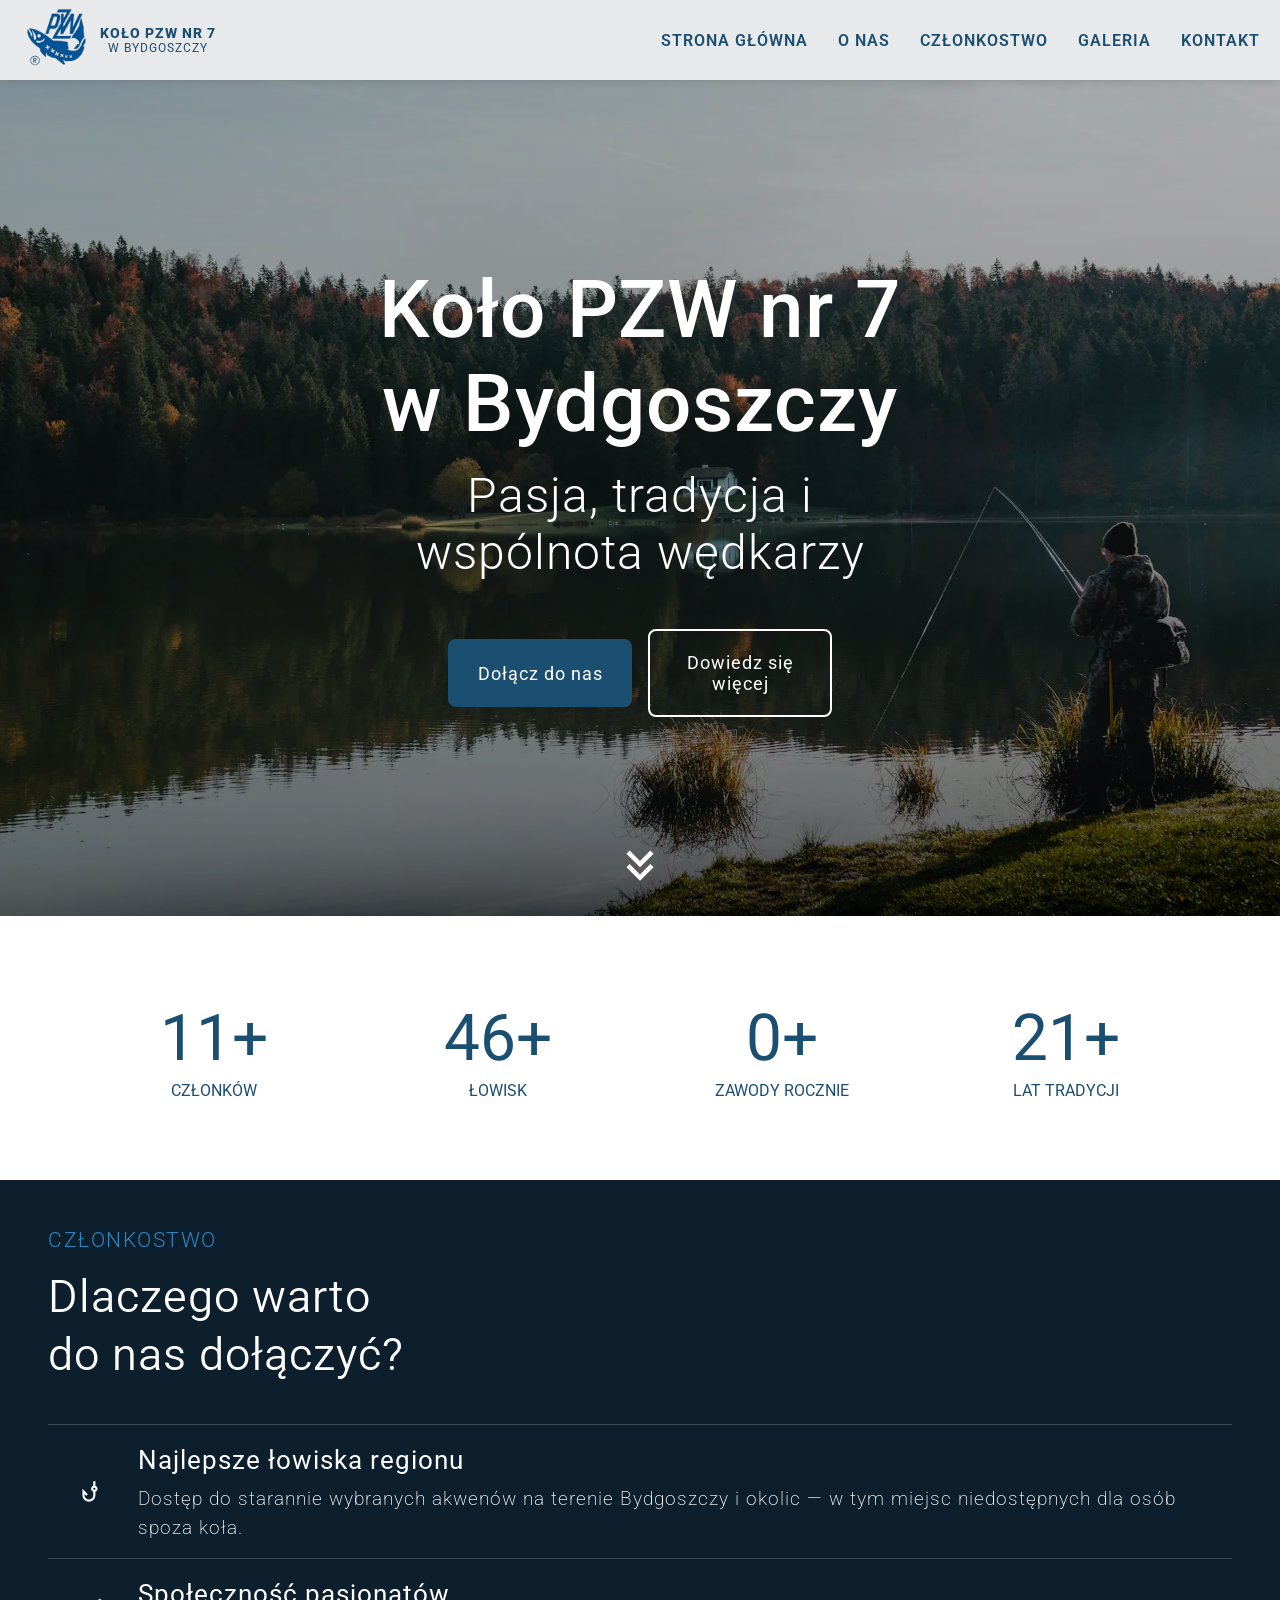
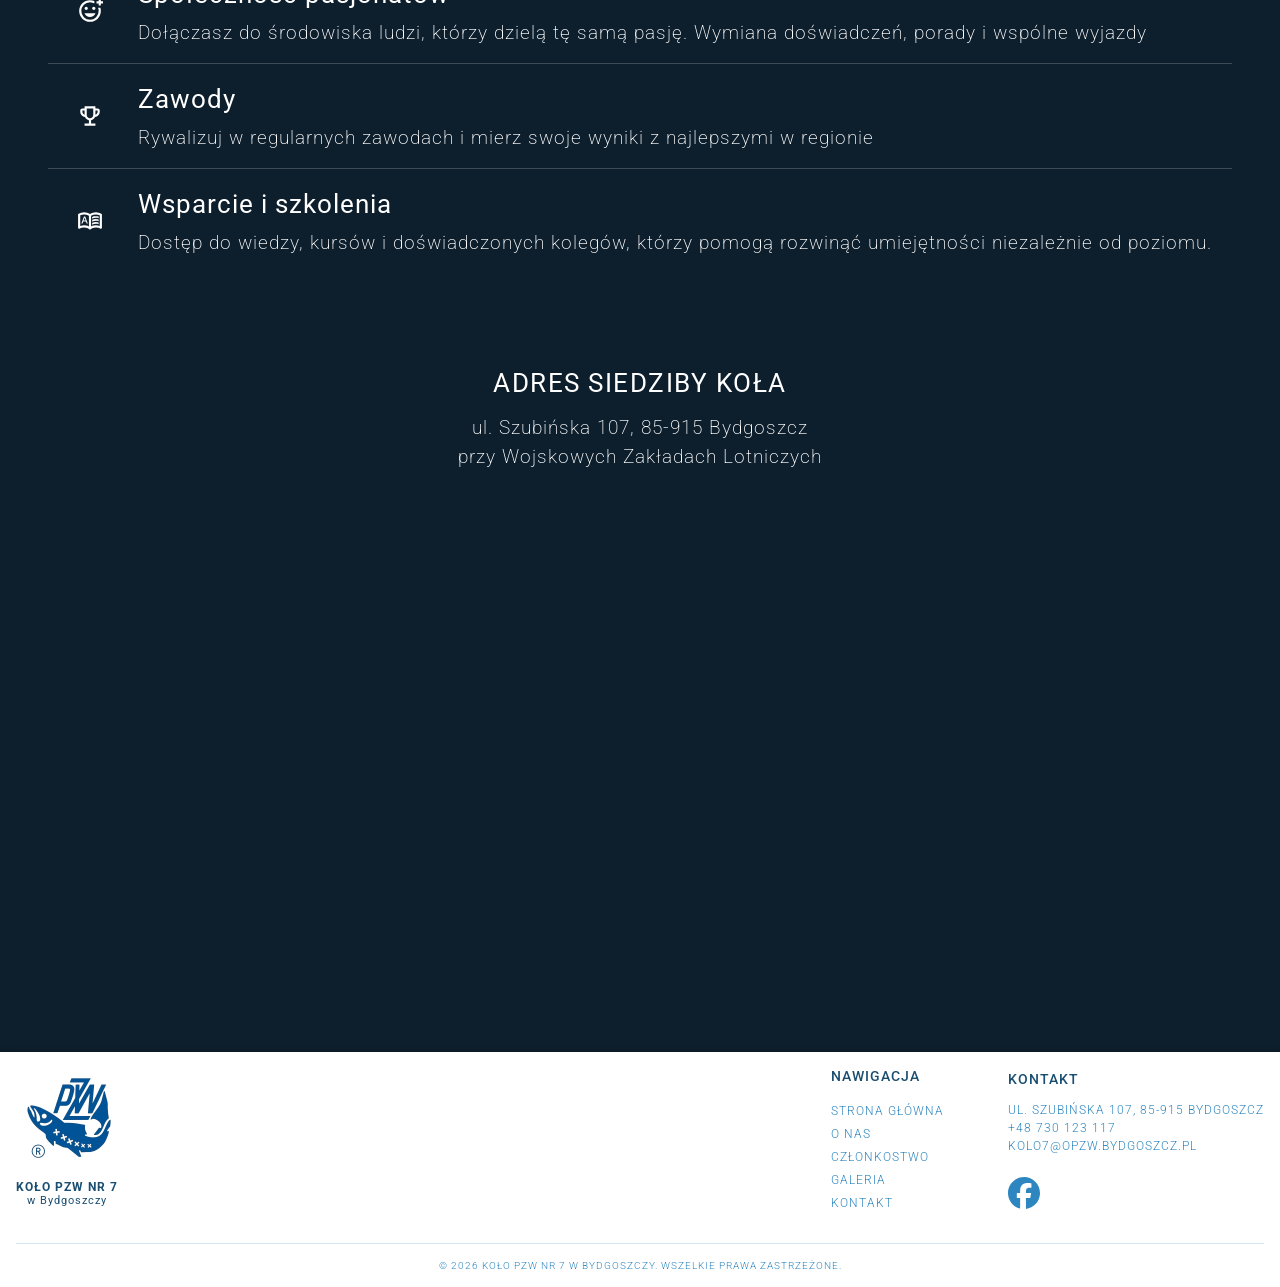
==== commit 9d5a05e4: "Add files via upload" ====
--- a/index.html
+++ b/index.html
@@ -38,11 +38,11 @@
 
             <nav class="nav">
                 <ul class="nav__list">
-                    <li class="nav__item"><a href="./index.html" class="nav__link">Strona główna</a></li>
-                    <li class="nav__item"><a href="./o-nas/index.html" class="nav__link">O nas</a></li>
-                    <li class="nav__item"><a href="./czlonkostwo/index.html" class="nav__link">Członkostwo</a></li>
-                    <li class="nav__item"><a href="./galeria/index.html" class="nav__link">Galeria</a></li>
-                    <li class="nav__item"><a href="./kontakt/index.html" class="nav__link">Kontakt</a></li>
+                    <li class="nav__item"><a href="/index.html" class="nav__link">Strona główna</a></li>
+                    <li class="nav__item"><a href="/o-nas/index.html" class="nav__link">O nas</a></li>
+                    <li class="nav__item"><a href="/czlonkostwo/index.html" class="nav__link">Członkostwo</a></li>
+                    <li class="nav__item"><a href="/galeria/index.html" class="nav__link">Galeria</a></li>
+                    <li class="nav__item"><a href="/kontakt/index.html" class="nav__link">Kontakt</a></li>
                 </ul>
             </nav>
         </div>
--- a/css/style.css
+++ b/css/style.css
@@ -24,7 +24,7 @@
   font-size: 1.2rem;
   margin: 1rem 0;
   text-align: center;
-  color: black;
+  color: #FFFFFF;
   letter-spacing: 1.5px;
   text-transform: uppercase;
   border-top: 2px solid #ccc;
@@ -81,9 +81,10 @@
   gap: 1rem;
 }
 .about__us {
+  max-width: 1000px;
   line-height: 1.5;
   text-align: center;
-  margin: 2rem 0;
+  margin: 0 auto;
 }
 .about__title {
   font-size: 2rem;
@@ -106,10 +107,6 @@
     font-size: 1.5rem;
   }
 }
-.about__picture {
-  display: flex;
-  justify-content: center;
-}
 .about__img {
   border-radius: 10px;
   width: 100%;
@@ -126,20 +123,40 @@
   }
 }
 .about__history {
-  padding: 5%;
+  display: flex;
+  flex-direction: column;
+  align-items: center;
+  gap: 2rem;
 }
 .about__history-title {
   font-size: 1.5rem;
   font-weight: 400;
-  margin: 0.5rem 0 1rem;
+  margin: 0.5rem 0;
   letter-spacing: 0.5px;
+  margin-top: 3rem;
 }
 @media (min-width: 1280px) {
   .about__history-title {
     font-size: 3rem;
+    margin-top: 7rem;
+  }
+}
+.about__history-content {
+  display: flex;
+  flex-direction: column;
+  align-items: center;
+  text-align: center;
+  gap: 3rem;
+}
+@media (min-width: 1280px) {
+  .about__history-content {
+    flex-direction: row;
+    gap: 1rem;
+    text-align: justify;
   }
 }
 .about__history-text {
+  flex: 1;
   font-size: 1rem;
   line-height: 1.6;
   font-weight: 300;
@@ -150,29 +167,18 @@
     font-size: 2rem;
   }
 }
-.about__picture-second {
-  position: relative;
+.about__history-picture {
+  display: flex;
+  flex: 1;
+  justify-content: center;
+}
+.about__img {
+  width: 100%;
+  height: auto;
   display: block;
-  border-radius: 10px;
-  overflow: hidden;
-}
-.about__picture-second::after {
-  content: "";
-  position: absolute;
-  inset: 0;
-  background: rgba(13, 30, 44, 0.4);
-  border-radius: 10px;
-}
-.about__picture-second {
-  display: flex;
-  justify-content: center;
-}
-.about__img-second {
-  border-radius: 10px;
-  width: 100%;
-}
-@media (min-width: 1280px) {
-  .about__img-second {
+}
+@media (min-width: 1280px) {
+  .about__img {
     width: 50%;
   }
 }
@@ -750,7 +756,7 @@
 
 body {
   font-family: "Roboto", sans-serif;
-  background-color: #FFFFFF;
+  background: #0d1e2c;
   color: #2E86C1;
 }
 
@@ -768,7 +774,7 @@
   left: 0;
   width: 100%;
   z-index: 1000;
-  background-color: rgba(255, 255, 255, 0.95);
+  background-color: rgba(255, 255, 255, 0.9);
   box-shadow: 0 2px 8px rgba(0, 0, 0, 0.1);
 }
 header .header__container {
@@ -1158,11 +1164,10 @@
 main .stats .stats__container {
   display: grid;
   grid-template-columns: 1fr 1fr;
-  gap: 3.5rem 1rem;
-  padding: 1.5rem 0.5rem;
+  gap: 5rem;
+  padding: 4rem;
   align-items: start;
   background: #FFFFFF;
-  margin: 5% auto;
 }
 @media (min-width: 768px) {
   main .stats .stats__container {
@@ -1172,7 +1177,7 @@
 }
 @media (min-width: 1280px) {
   main .stats .stats__container {
-    max-width: 1740px;
+    padding: 5rem;
   }
 }
 main .stats .stats__container .stats__item {
@@ -1207,6 +1212,12 @@
 @media (min-width: 768px) {
   main .benefits {
     padding: 3rem;
+  }
+}
+@media (min-width: 1280px) {
+  main .benefits {
+    max-width: 1400px;
+    margin: 0 auto;
   }
 }
 main .benefits .benefits__text {
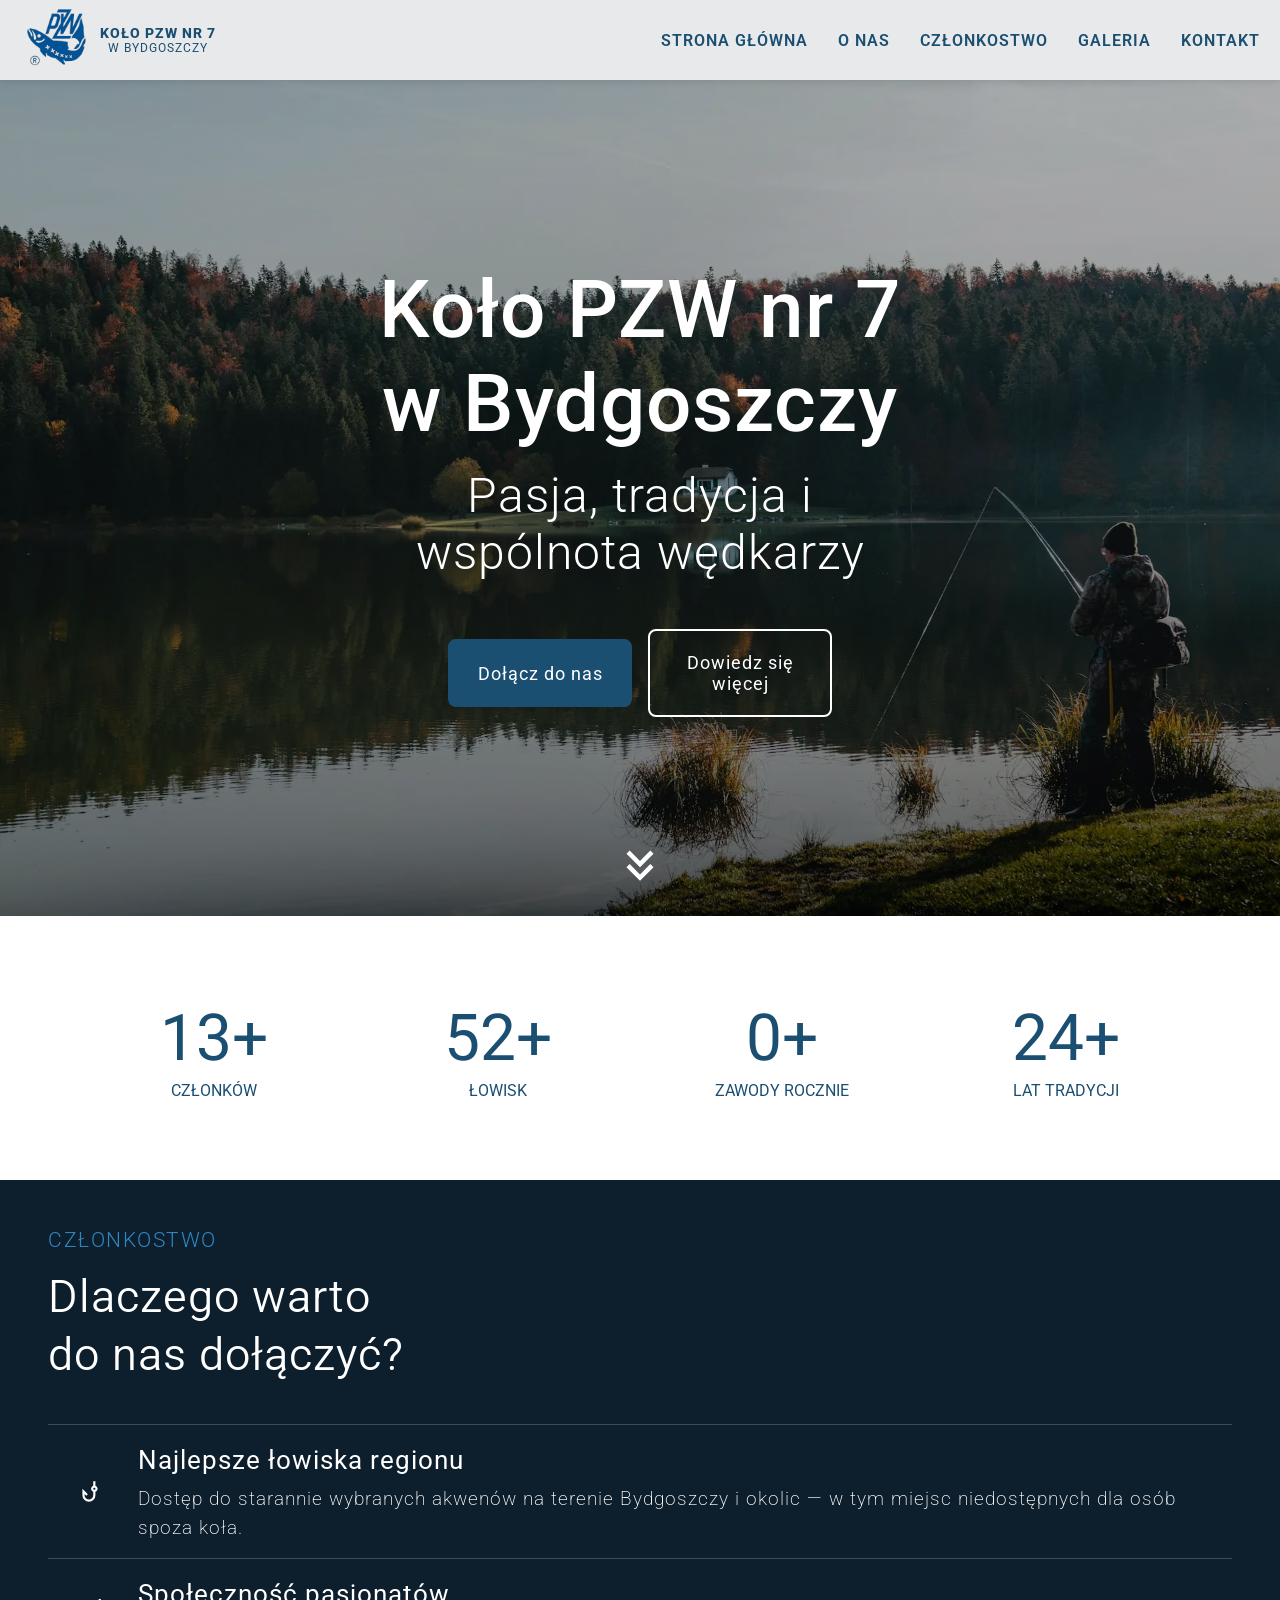
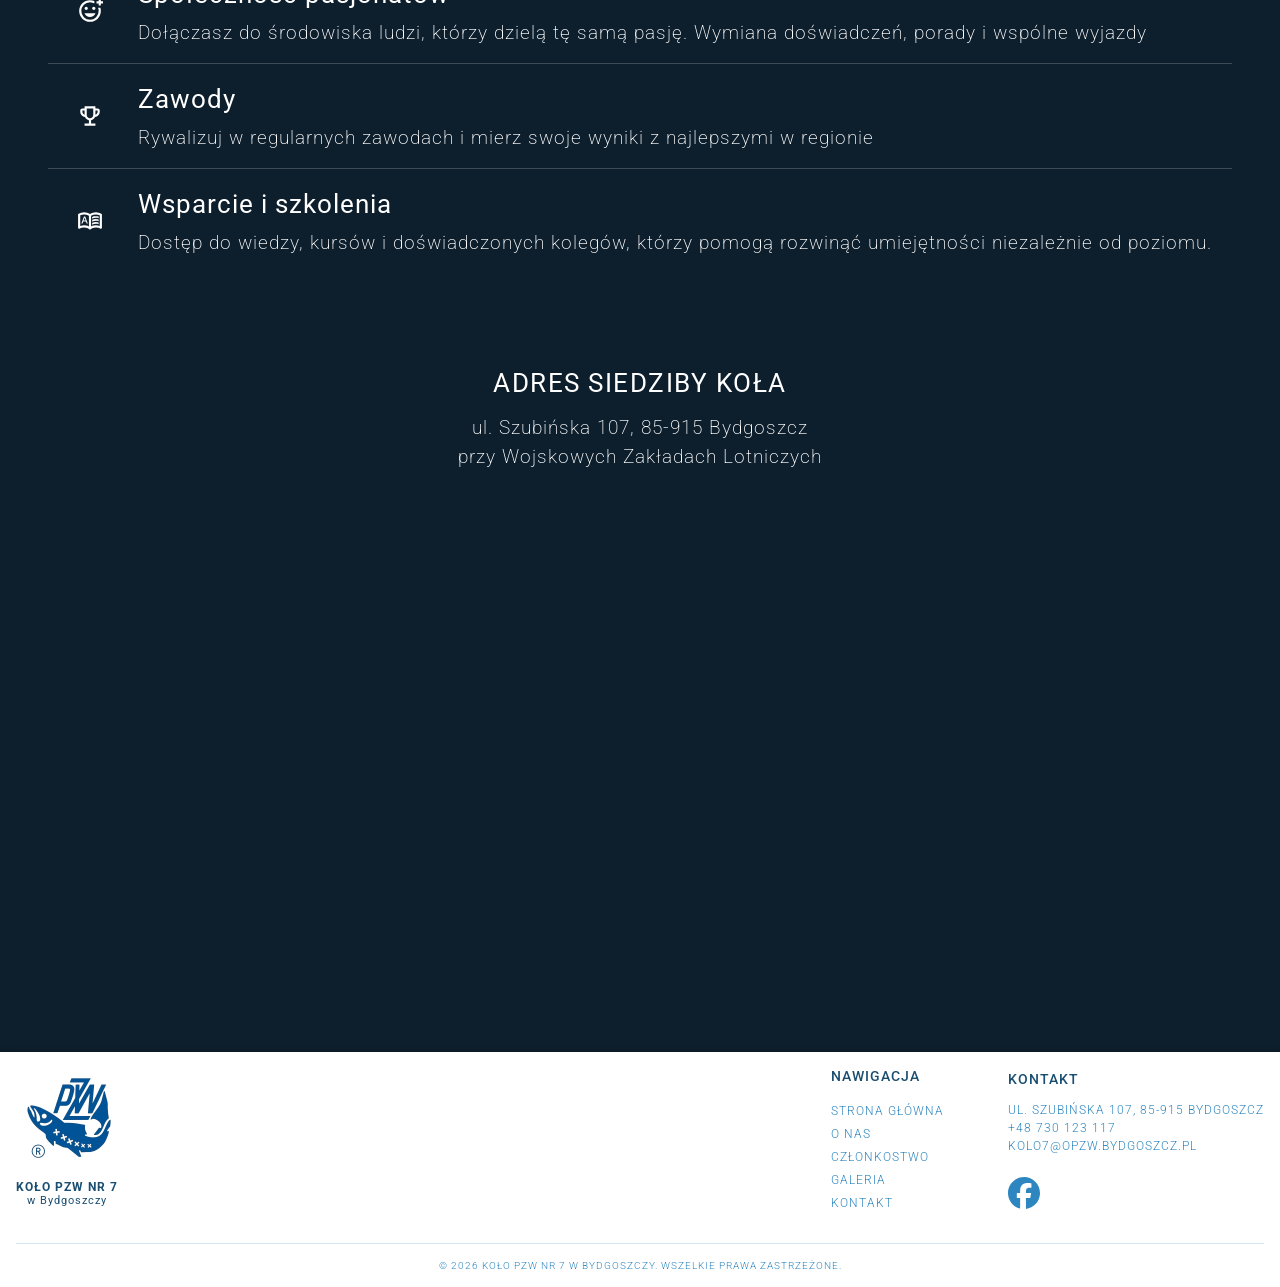
==== commit 488a4041: "Update index.html" ====
--- a/index.html
+++ b/index.html
@@ -39,10 +39,10 @@
             <nav class="nav">
                 <ul class="nav__list">
                     <li class="nav__item"><a href="/index.html" class="nav__link">Strona główna</a></li>
-                    <li class="nav__item"><a href="/o-nas/index.html" class="nav__link">O nas</a></li>
-                    <li class="nav__item"><a href="/czlonkostwo/index.html" class="nav__link">Członkostwo</a></li>
-                    <li class="nav__item"><a href="/galeria/index.html" class="nav__link">Galeria</a></li>
-                    <li class="nav__item"><a href="/kontakt/index.html" class="nav__link">Kontakt</a></li>
+                    <li class="nav__item"><a href="./o-nas/index.html" class="nav__link">O nas</a></li>
+                    <li class="nav__item"><a href="./czlonkostwo/index.html" class="nav__link">Członkostwo</a></li>
+                    <li class="nav__item"><a href="./galeria/index.html" class="nav__link">Galeria</a></li>
+                    <li class="nav__item"><a href="./kontakt/index.html" class="nav__link">Kontakt</a></li>
                 </ul>
             </nav>
         </div>
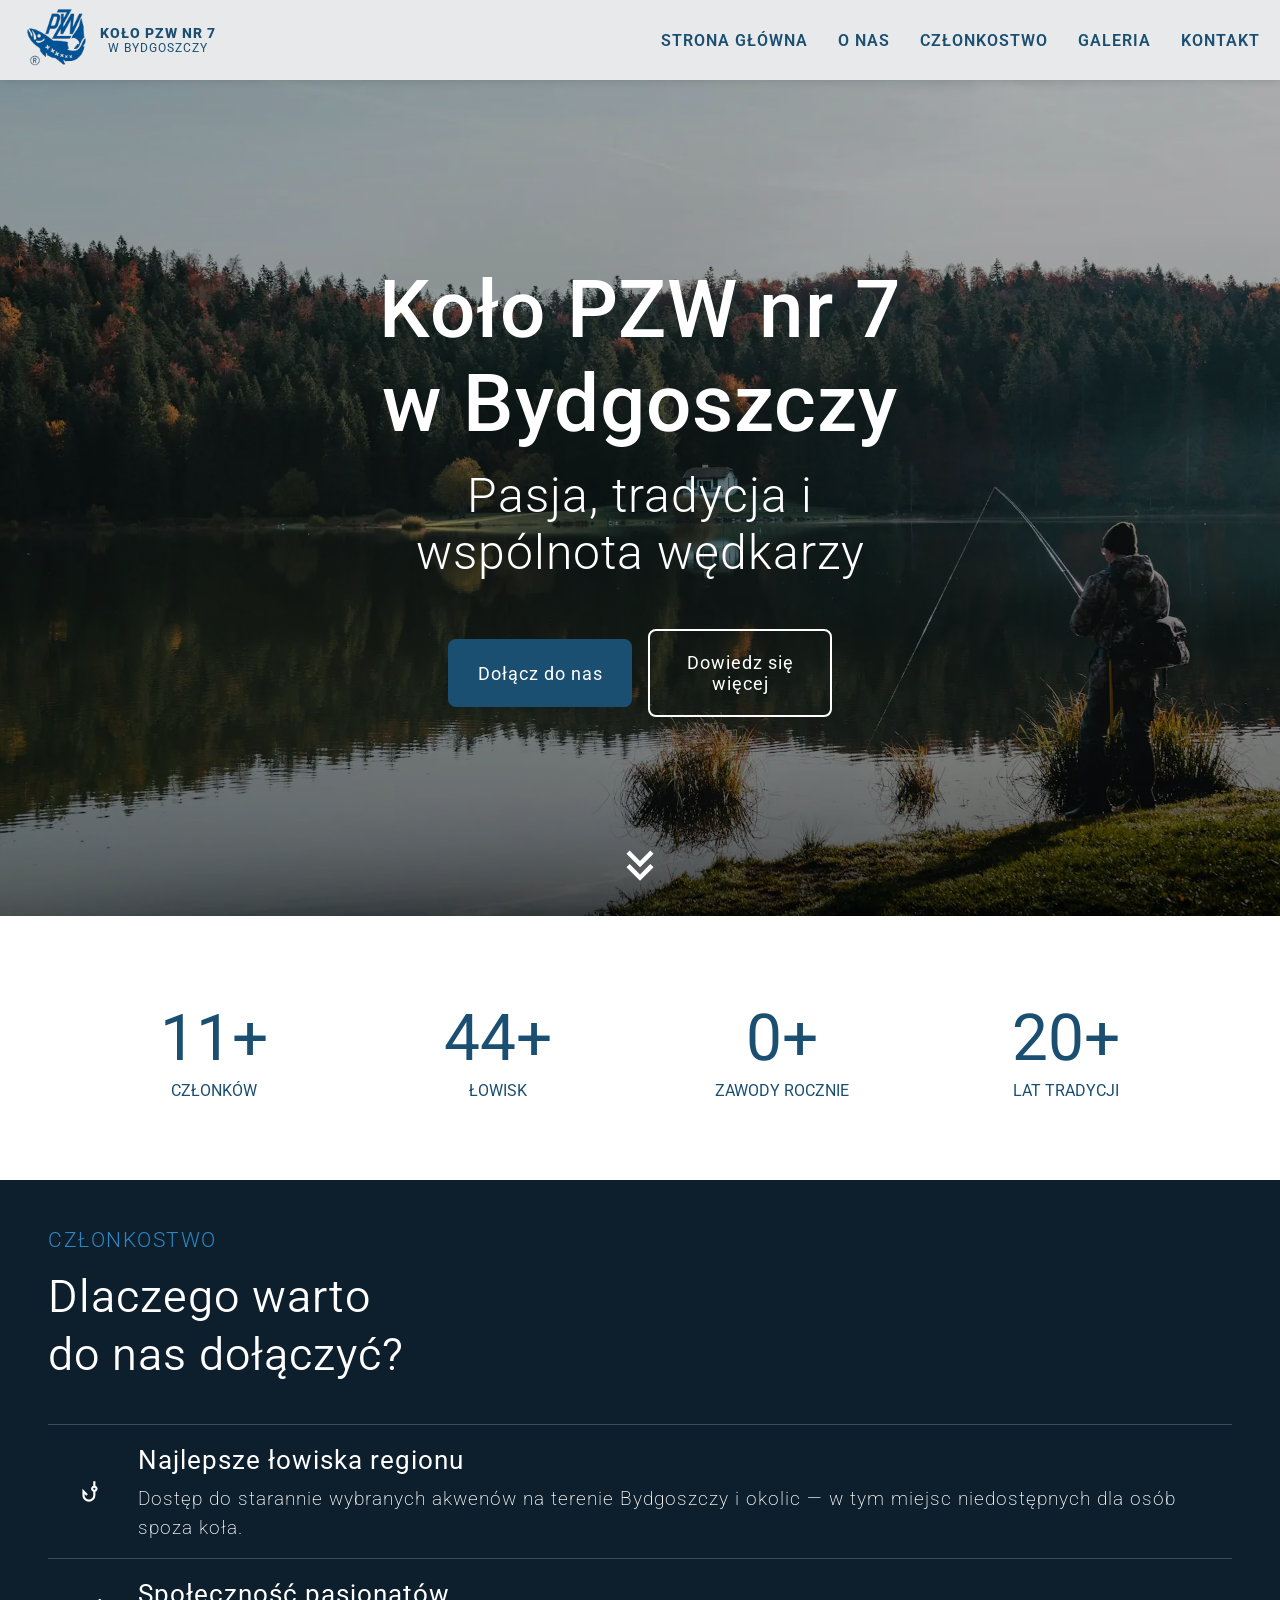
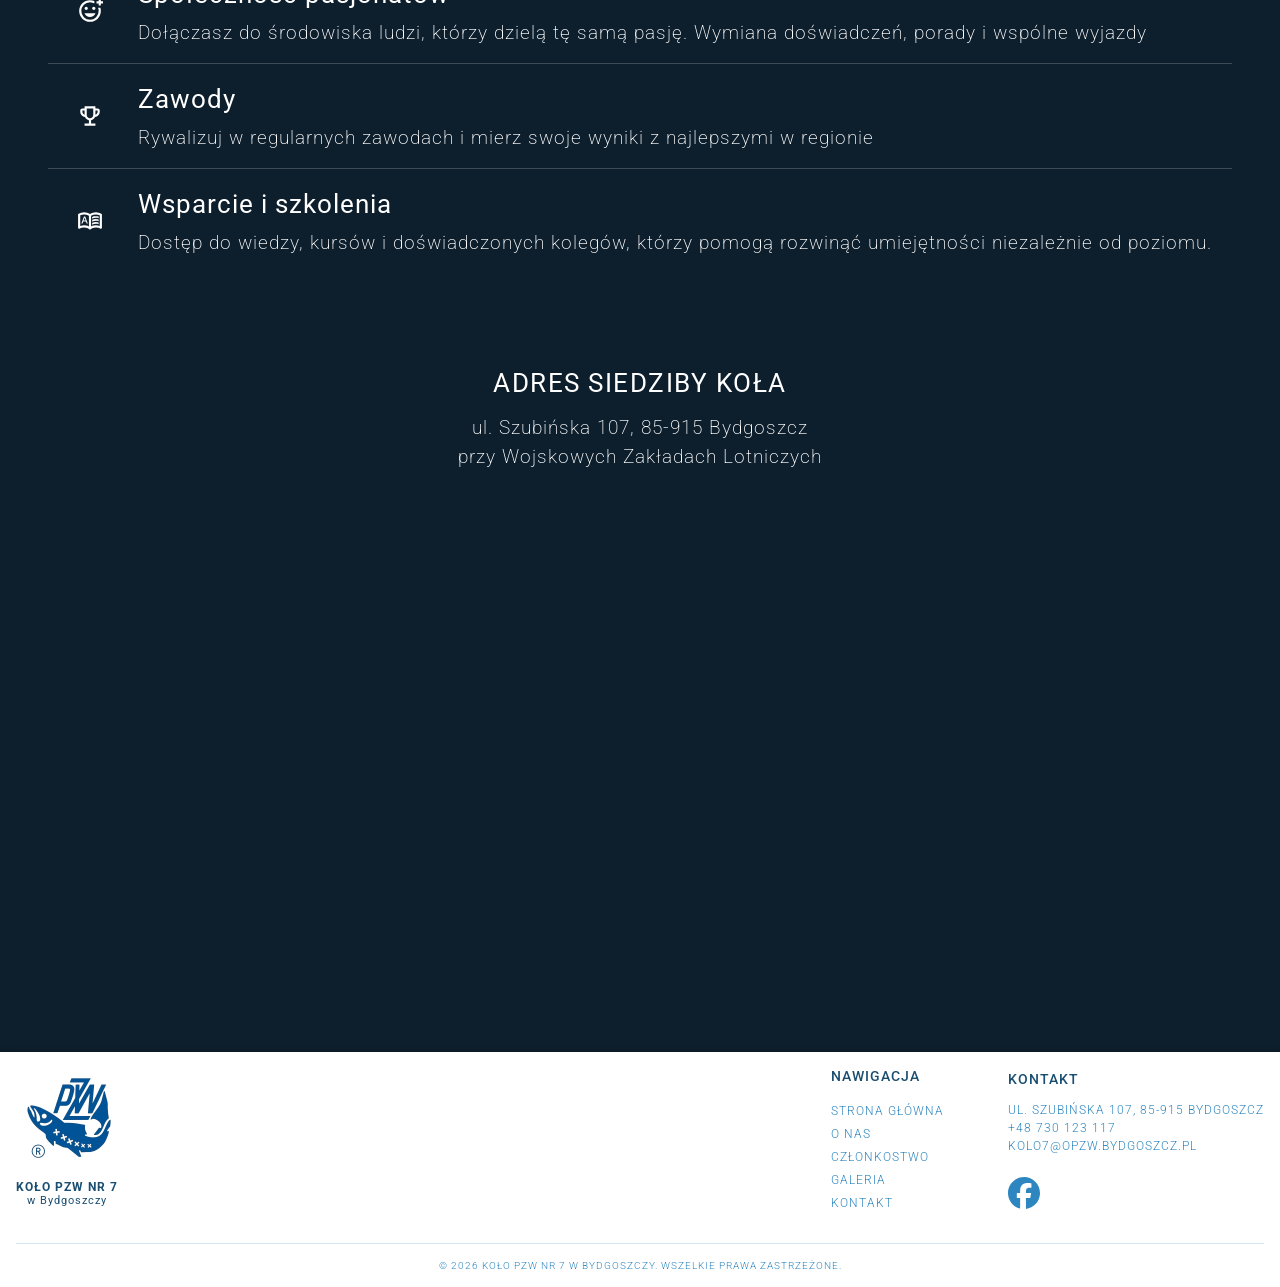
==== commit f646fb66: "Update index.html" ====
--- a/index.html
+++ b/index.html
@@ -38,7 +38,7 @@
 
             <nav class="nav">
                 <ul class="nav__list">
-                    <li class="nav__item"><a href="/index.html" class="nav__link">Strona główna</a></li>
+                    <li class="nav__item"><a href="./index.html" class="nav__link">Strona główna</a></li>
                     <li class="nav__item"><a href="./o-nas/index.html" class="nav__link">O nas</a></li>
                     <li class="nav__item"><a href="./czlonkostwo/index.html" class="nav__link">Członkostwo</a></li>
                     <li class="nav__item"><a href="./galeria/index.html" class="nav__link">Galeria</a></li>
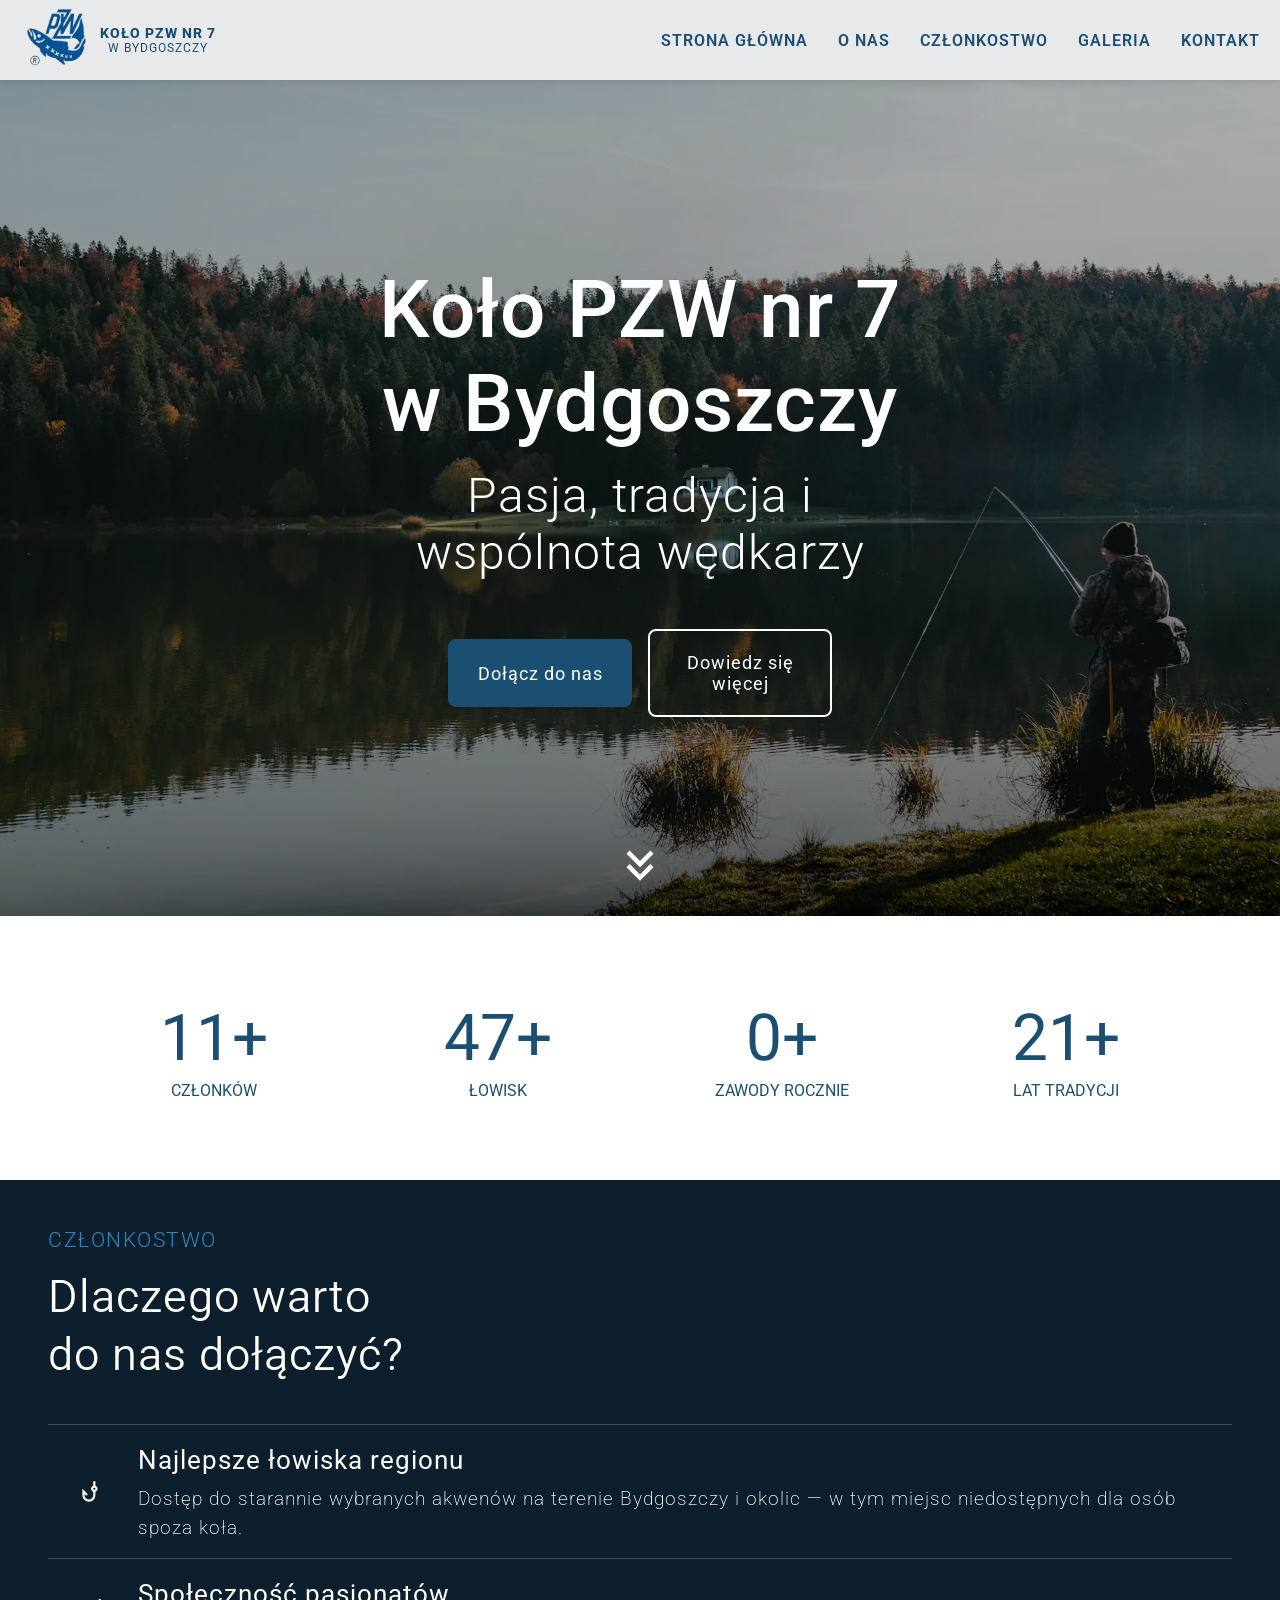
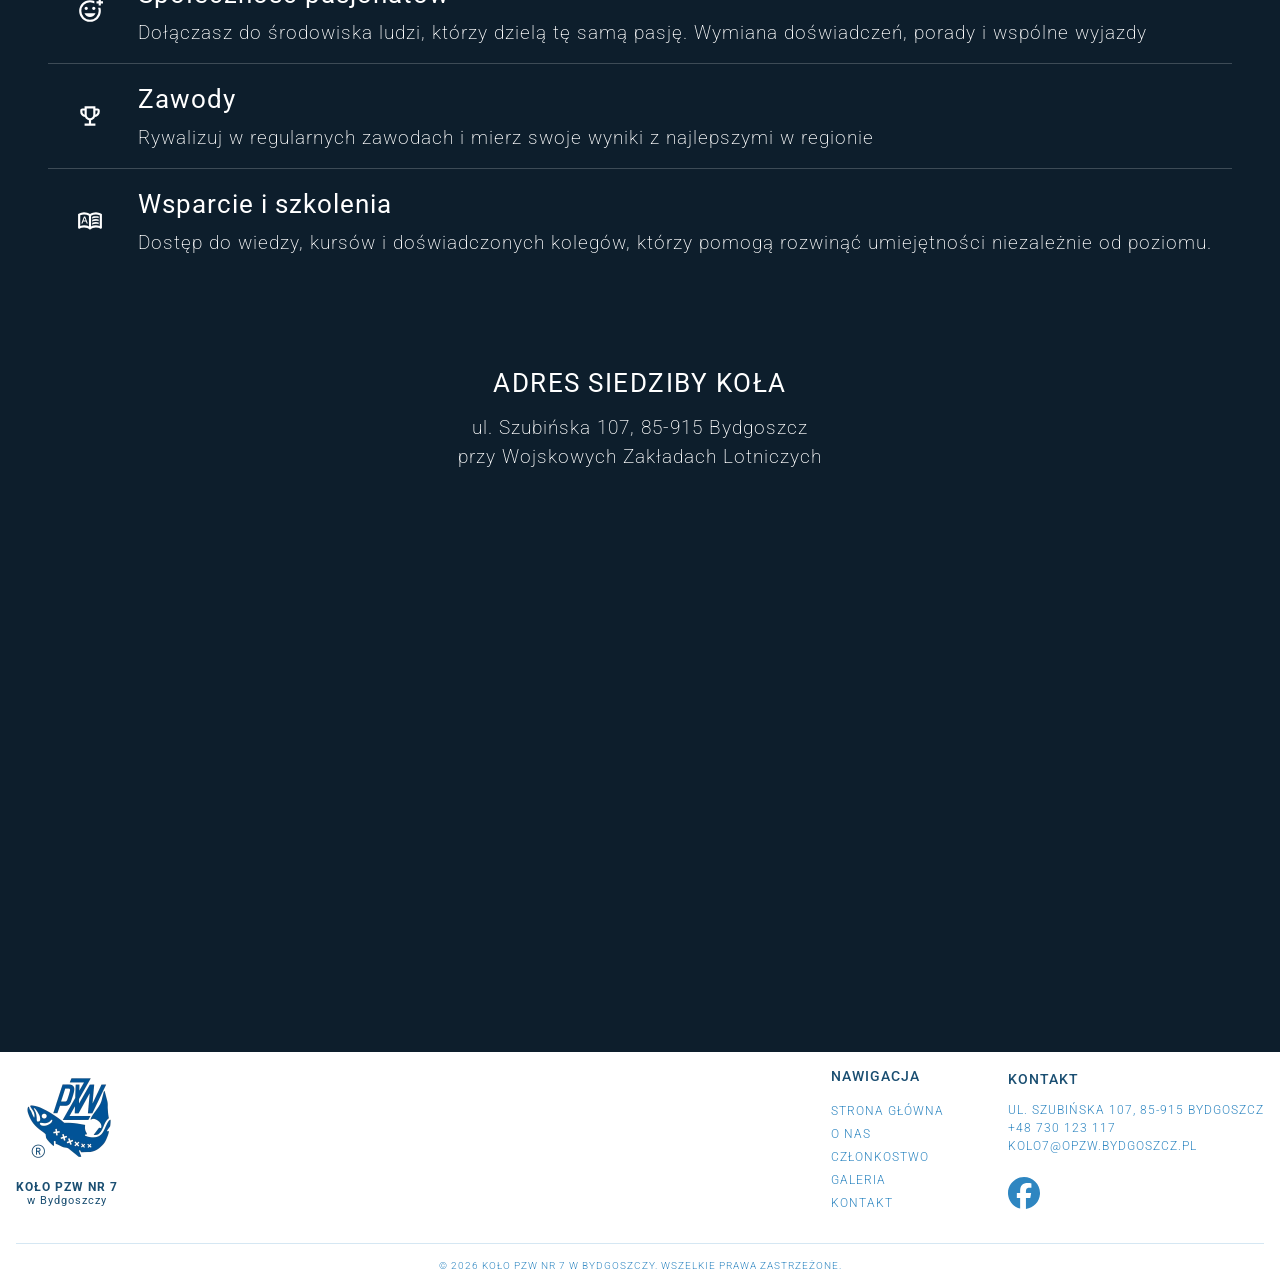
==== commit 57abf73b: "Add files via upload" ====
--- a/index.html
+++ b/index.html
@@ -16,7 +16,7 @@
 <body>
     <header class="header">
         <div class="header__container">
-            <a href="#" class="logo" aria-label="Strona główna">
+            <a href="./index.html" class="logo" aria-label="Strona główna">
                 <img src="./img/logo.webp" alt="Logo Koła PZW nr 7" class="logo__img">
                 <div class="logo__text">
                     <span class="logo__title">Koło PZW nr 7</span>
--- a/css/style.css
+++ b/css/style.css
@@ -65,6 +65,45 @@
   border-radius: 15px;
 }
 
+.gallery__title,
+.gallery__info,
+.gallery__item {
+  opacity: 0;
+  transform: translateY(30px);
+  transition: opacity 0.6s ease, transform 0.6s ease;
+}
+.gallery__title.visible,
+.gallery__info.visible,
+.gallery__item.visible {
+  opacity: 1;
+  transform: translateY(0);
+}
+
+.gallery__item:nth-child(1) {
+  transition-delay: 0.1s;
+}
+.gallery__item:nth-child(2) {
+  transition-delay: 0.2s;
+}
+.gallery__item:nth-child(3) {
+  transition-delay: 0.3s;
+}
+.gallery__item:nth-child(4) {
+  transition-delay: 0.4s;
+}
+.gallery__item:nth-child(5) {
+  transition-delay: 0.5s;
+}
+.gallery__item:nth-child(6) {
+  transition-delay: 0.6s;
+}
+.gallery__item:nth-child(7) {
+  transition-delay: 0.7s;
+}
+.gallery__item:nth-child(8) {
+  transition-delay: 0.8s;
+}
+
 .about {
   padding: 1rem;
   background-color: #0d1e2c;
@@ -147,6 +186,7 @@
   align-items: center;
   text-align: center;
   gap: 3rem;
+  max-width: 1000px;
 }
 @media (min-width: 1280px) {
   .about__history-content {
@@ -164,7 +204,7 @@
 }
 @media (min-width: 1280px) {
   .about__history-text {
-    font-size: 2rem;
+    font-size: 1.6rem;
   }
 }
 .about__history-picture {
@@ -268,6 +308,41 @@
   .values__benefit-text {
     font-size: 1.5rem;
   }
+}
+
+.about__title,
+.about__text,
+.about__history,
+.about__history-title,
+.about__history-content,
+.values__title,
+.values__item {
+  opacity: 0;
+  transform: translateY(30px);
+  transition: opacity 0.6s ease, transform 0.6s ease;
+}
+.about__title.visible,
+.about__text.visible,
+.about__history.visible,
+.about__history-title.visible,
+.about__history-content.visible,
+.values__title.visible,
+.values__item.visible {
+  opacity: 1;
+  transform: translateY(0);
+}
+
+.values__item:nth-child(1) {
+  transition-delay: 0.1s;
+}
+.values__item:nth-child(2) {
+  transition-delay: 0.2s;
+}
+.values__item:nth-child(3) {
+  transition-delay: 0.3s;
+}
+.values__item:nth-child(4) {
+  transition-delay: 0.4s;
 }
 
 .membership {
@@ -555,6 +630,40 @@
   }
 }
 
+.membership__text,
+.membership__documents,
+.membership__documents-title,
+.membership__documents-subtitle,
+.membership__documents-item,
+.membership__registration-title,
+.membership__registration-item,
+.cta__container {
+  opacity: 0;
+  transform: translateY(30px);
+  transition: opacity 0.6s ease, transform 0.6s ease;
+}
+.membership__text.visible,
+.membership__documents.visible,
+.membership__documents-title.visible,
+.membership__documents-subtitle.visible,
+.membership__documents-item.visible,
+.membership__registration-title.visible,
+.membership__registration-item.visible,
+.cta__container.visible {
+  opacity: 1;
+  transform: translateY(0);
+}
+
+.membership__registration-item:nth-child(1) {
+  transition-delay: 0.1s;
+}
+.membership__registration-item:nth-child(2) {
+  transition-delay: 0.2s;
+}
+.membership__registration-item:nth-child(3) {
+  transition-delay: 0.3s;
+}
+
 .contact {
   padding: 1.5rem;
   background-color: #FFFFFF;
@@ -598,7 +707,7 @@
 @media (min-width: 768px) {
   .contact__description {
     font-size: 2rem;
-    max-width: 500px;
+    max-width: 600px;
     margin: 0 auto;
   }
 }
@@ -690,7 +799,7 @@
 }
 @media (min-width: 1280px) {
   .contact__info-name {
-    font-size: 1.5rem;
+    font-size: 1.2rem;
   }
 }
 .contact__info-phone {
@@ -706,7 +815,7 @@
 }
 @media (min-width: 1280px) {
   .contact__info-phone {
-    font-size: 1.8rem;
+    font-size: 1.2rem;
   }
 }
 .contact__info-text {
@@ -719,7 +828,7 @@
 }
 @media (min-width: 1280px) {
   .contact__info-text {
-    font-size: 1.8rem;
+    font-size: 1.2rem;
   }
 }
 .contact__social {
@@ -742,6 +851,35 @@
     max-width: 800px;
     margin: 5rem auto;
   }
+}
+
+.contact__title,
+.contact__description,
+.contact__info-title,
+.contact__info-item {
+  opacity: 0;
+  transform: translateY(30px);
+  transition: opacity 0.6s ease, transform 0.6s ease;
+}
+.contact__title.visible,
+.contact__description.visible,
+.contact__info-title.visible,
+.contact__info-item.visible {
+  opacity: 1;
+  transform: translateY(0);
+}
+
+.values__item:nth-child(1) {
+  transition-delay: 0.1s;
+}
+.values__item:nth-child(2) {
+  transition-delay: 0.2s;
+}
+.values__item:nth-child(3) {
+  transition-delay: 0.3s;
+}
+.values__item:nth-child(4) {
+  transition-delay: 0.4s;
 }
 
 * {
@@ -1515,4 +1653,46 @@
   letter-spacing: 1px;
   text-align: center;
   text-transform: uppercase;
+}
+
+.stats__item,
+.benefits__item,
+.map__section,
+.benefits__text {
+  opacity: 0;
+  transform: translateY(30px);
+  transition: opacity 0.6s ease, transform 0.6s ease;
+}
+.stats__item.visible,
+.benefits__item.visible,
+.map__section.visible,
+.benefits__text.visible {
+  opacity: 1;
+  transform: translateY(0);
+}
+
+.benefits__item:nth-child(1) {
+  transition-delay: 0.1s;
+}
+.benefits__item:nth-child(2) {
+  transition-delay: 0.2s;
+}
+.benefits__item:nth-child(3) {
+  transition-delay: 0.3s;
+}
+.benefits__item:nth-child(4) {
+  transition-delay: 0.4s;
+}
+
+.stats__item:nth-child(1) {
+  transition-delay: 0.1s;
+}
+.stats__item:nth-child(2) {
+  transition-delay: 0.2s;
+}
+.stats__item:nth-child(3) {
+  transition-delay: 0.3s;
+}
+.stats__item:nth-child(4) {
+  transition-delay: 0.4s;
 }/*# sourceMappingURL=style.css.map */
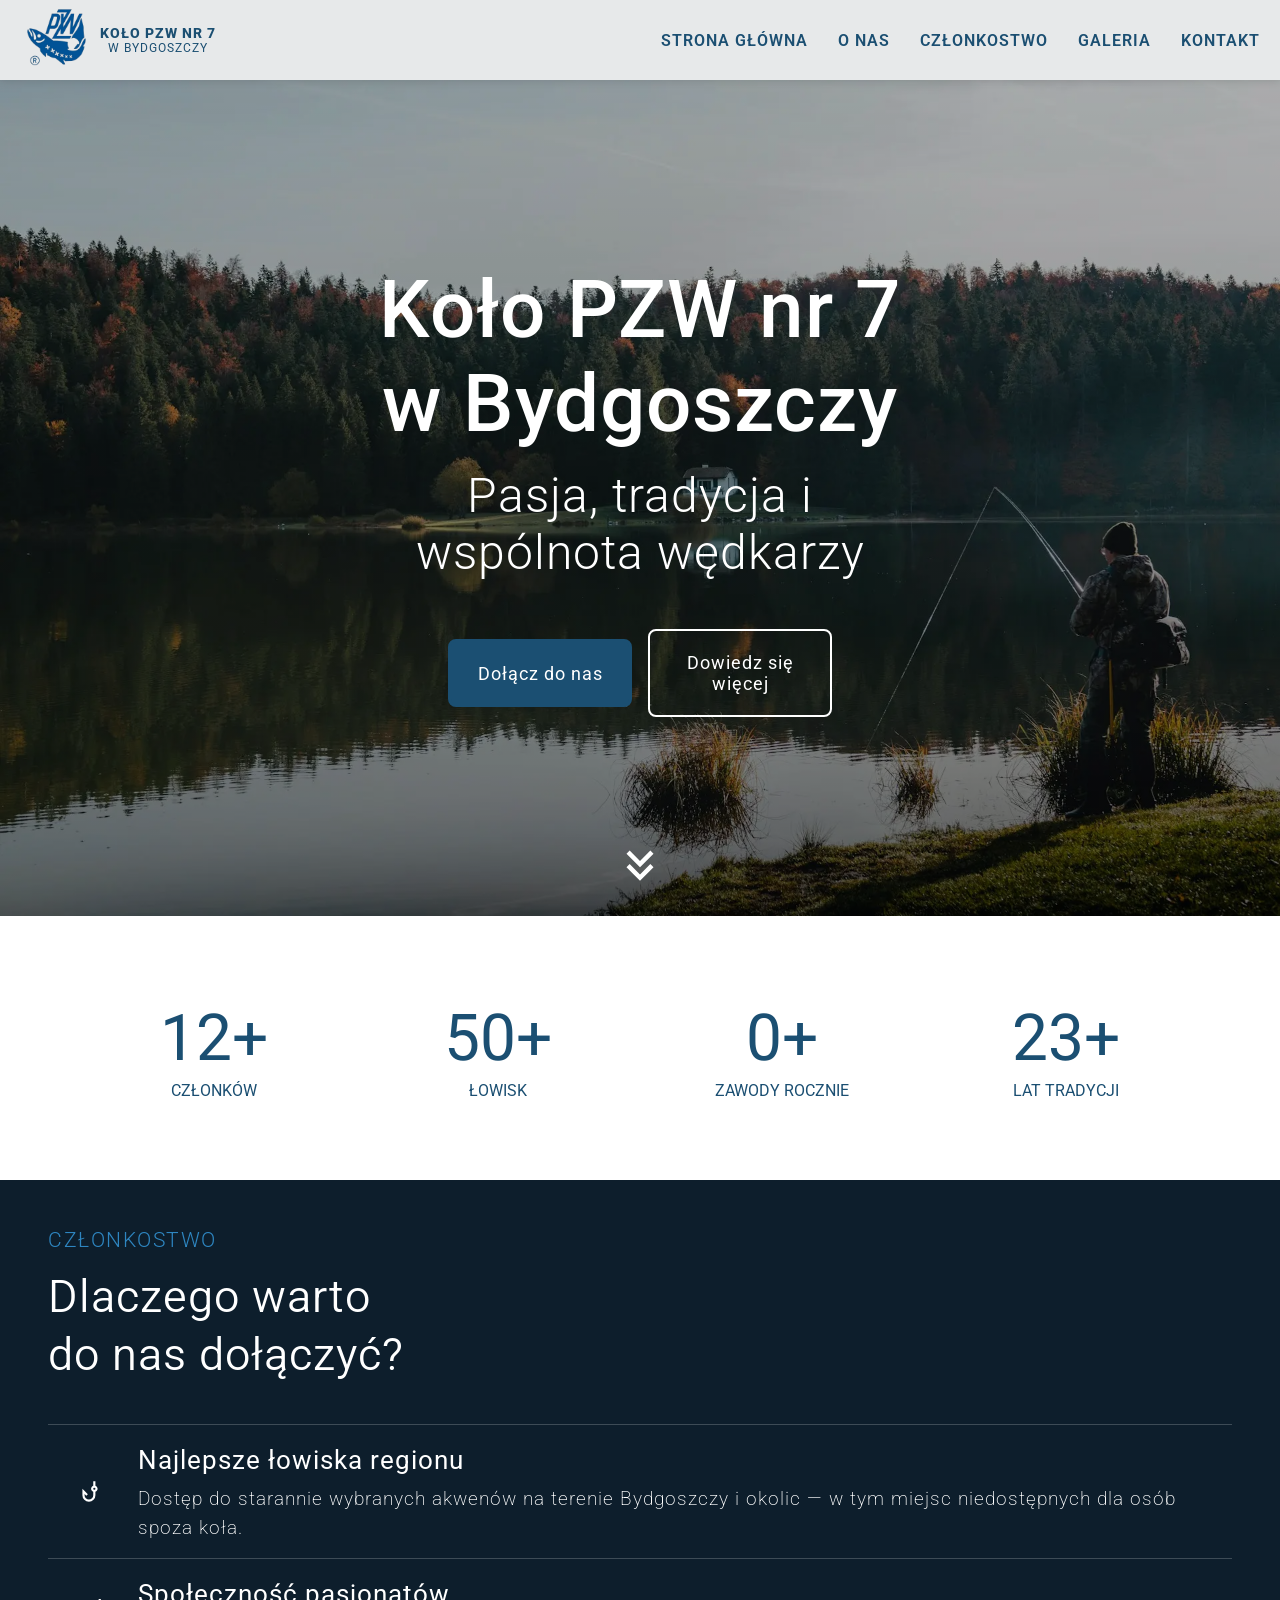
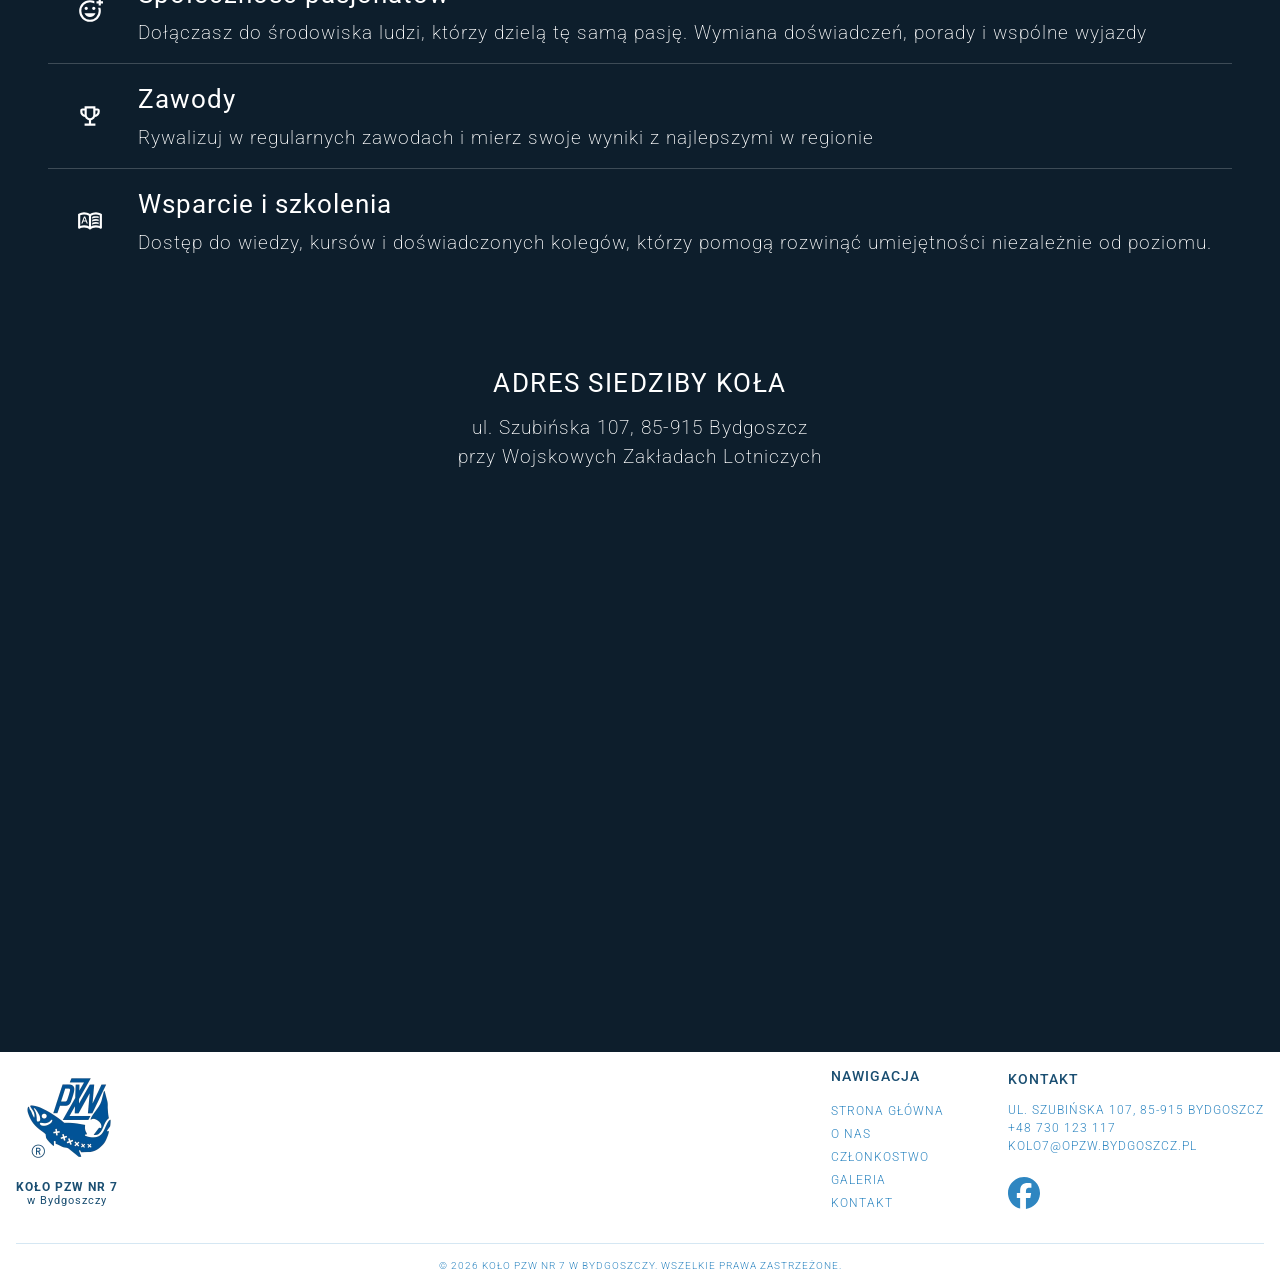
==== commit 96ad8507: "Add files via upload" ====
--- a/index.html
+++ b/index.html
@@ -3,7 +3,7 @@
 
 <head>
     <meta charset="UTF-8">
-    <meta name="viewport" content="width=device-width, initial-scale=1.0">
+    <meta name="viewport" content="width=device-width, initial-scale=1.0, viewport-fit=cover">
     <title>PZW nr7</title>
     <link rel="preconnect" href="https://fonts.googleapis.com">
     <link rel="preconnect" href="https://fonts.gstatic.com" crossorigin>
--- a/css/style.css
+++ b/css/style.css
@@ -1060,6 +1060,7 @@
   justify-content: center;
   transform: translateY(-120%);
   transition: transform 0.4s ease-in-out;
+  padding-bottom: env(safe-area-inset-bottom);
 }
 @media (min-width: 1280px) {
   header .header__container nav {
